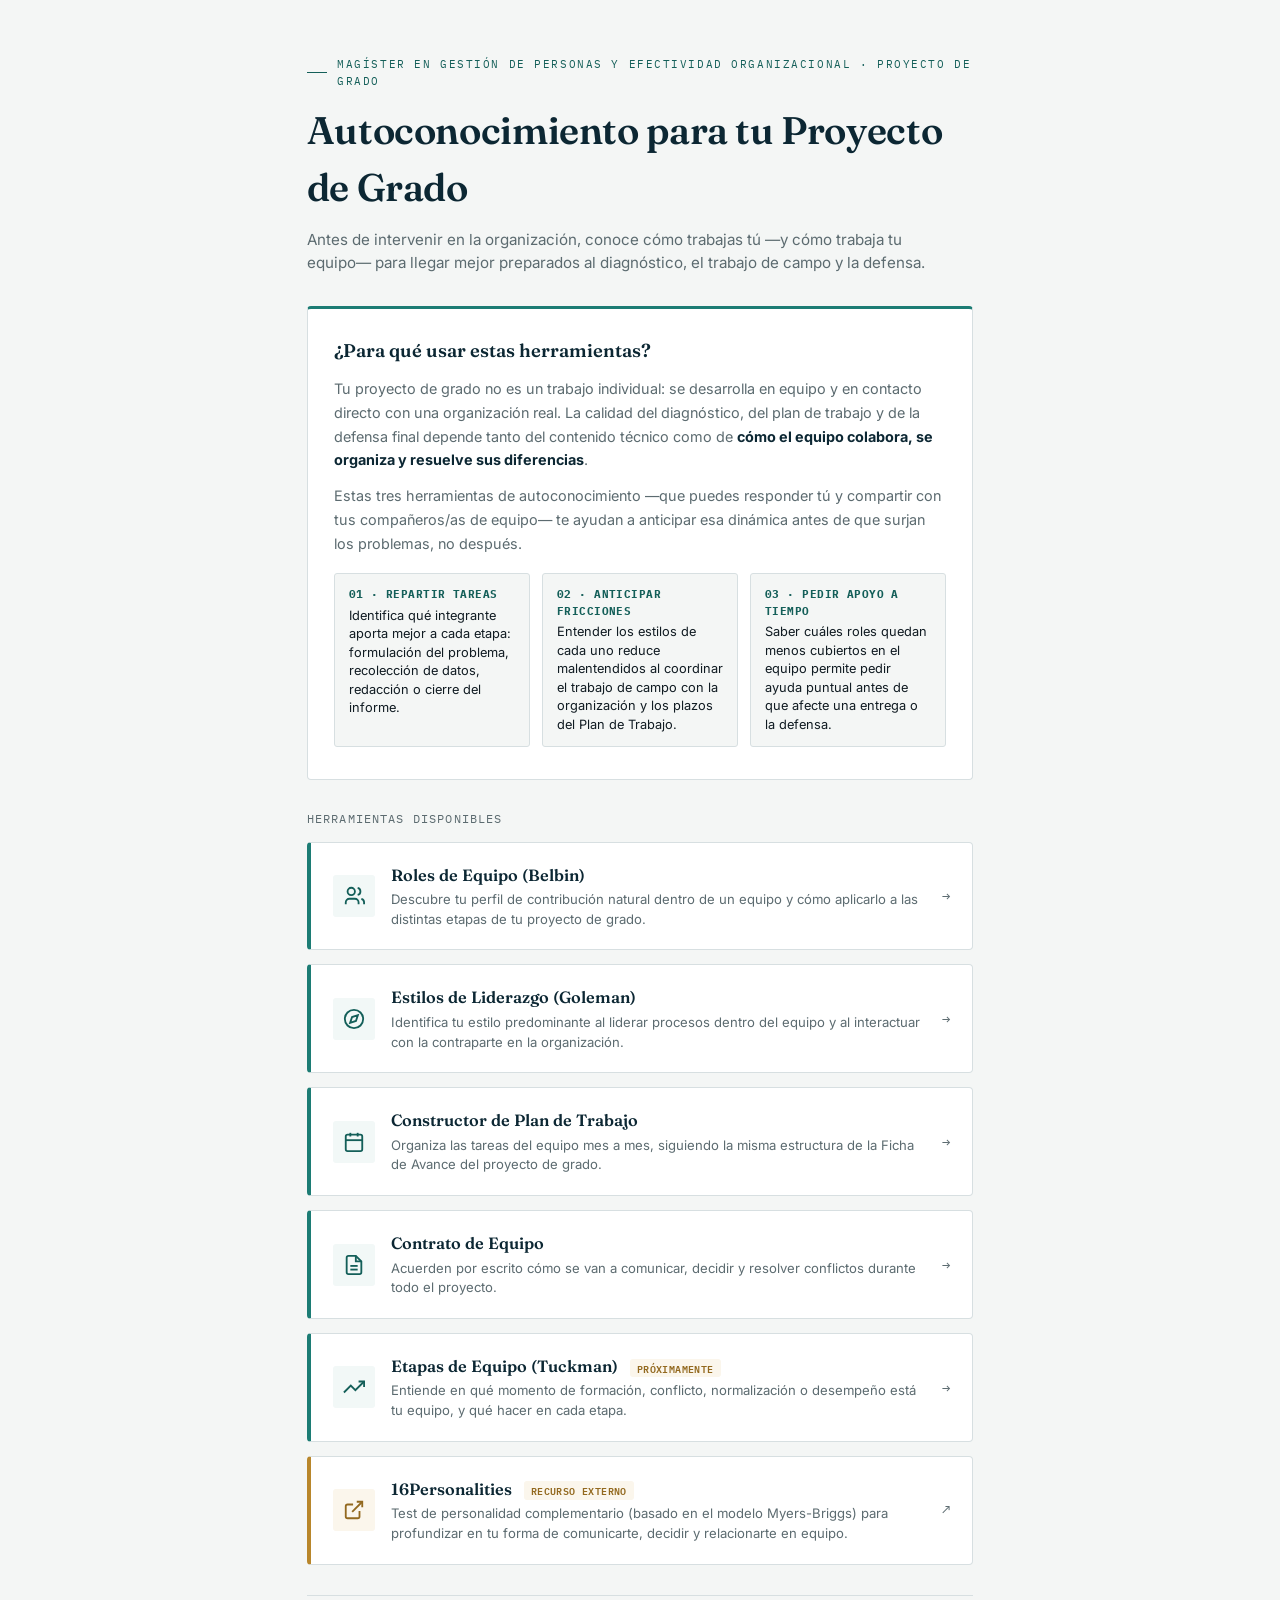
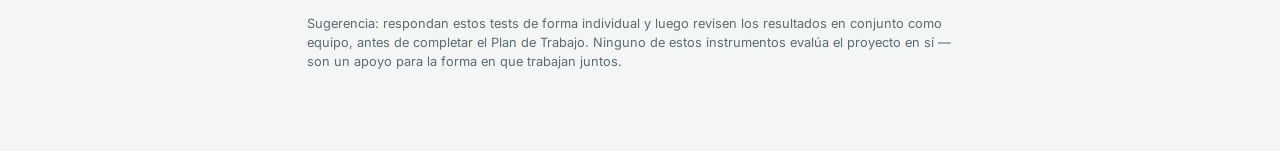
==== index.html @ 14ae22a9 "Add files via upload" ====
<!DOCTYPE html>
<html lang="es">
<head>
<meta charset="UTF-8">
<meta name="viewport" content="width=device-width, initial-scale=1.0">
<title>Autoconocimiento para tu Proyecto de Grado</title>
<link rel="preconnect" href="https://fonts.googleapis.com">
<link rel="preconnect" href="https://fonts.gstatic.com" crossorigin>
<link href="https://fonts.googleapis.com/css2?family=Fraunces:ital,opsz,wght@0,9..144,500;0,9..144,600;1,9..144,500&family=Inter:wght@400;500;600&family=IBM+Plex+Mono:wght@400;500&display=swap" rel="stylesheet">
<style>
  :root {
    --ink: #101b22;
    --navy: #123a4d;
    --navy-deep: #0c2733;
    --paper: #f4f6f5;
    --paper-raised: #ffffff;
    --teal: #1c7c74;
    --teal-deep: #145f59;
    --gold: #b8862b;
    --gold-deep: #93691f;
    --line: #d7dfe1;
    --muted: #5c6b70;
  }
  * { box-sizing: border-box; margin: 0; padding: 0; }
  body { font-family: 'Inter', sans-serif; background: var(--paper); color: var(--ink); min-height: 100vh; line-height: 1.5; }

  .page-head { max-width: 820px; margin: 0 auto; padding: 56px 6vw 8px; }
  .eyebrow {
    font-family: 'IBM Plex Mono', monospace;
    font-size: 0.7rem; letter-spacing: 0.14em; text-transform: uppercase;
    color: var(--teal-deep); margin-bottom: 12px;
    display: flex; align-items: center; gap: 10px;
  }
  .eyebrow::before { content: ''; width: 22px; height: 1px; background: var(--teal-deep); display: inline-block; }
  .page-head h1 {
    font-family: 'Fraunces', serif; font-weight: 600;
    font-size: clamp(1.8rem, 3.8vw, 2.4rem); color: var(--navy-deep); letter-spacing: -0.01em;
  }
  .page-head .lede { margin-top: 12px; font-size: 0.95rem; color: var(--muted); max-width: 62ch; }

  .container { max-width: 820px; margin: 0 auto; padding: 24px 6vw 80px; }

  .intro-card { background: var(--paper-raised); border: 1px solid var(--line); border-top: 3px solid var(--teal); border-radius: 4px; padding: 28px 26px; margin-bottom: 28px; }
  .intro-card h2 { font-family: 'Fraunces', serif; font-weight: 600; color: var(--navy-deep); margin-bottom: 12px; font-size: 1.15rem; }
  .intro-card p { font-size: 0.9rem; line-height: 1.65; color: var(--muted); margin-bottom: 12px; }
  .intro-card p:last-child { margin-bottom: 0; }
  .intro-card strong { color: var(--navy-deep); }

  .why-grid { display: grid; grid-template-columns: repeat(3, 1fr); gap: 12px; margin: 18px 0 4px; }
  .why-chip { background: var(--paper); border: 1px solid var(--line); border-radius: 3px; padding: 12px 14px; }
  .why-chip .why-num { font-family: 'IBM Plex Mono', monospace; font-size: 0.68rem; color: var(--teal-deep); font-weight: 700; letter-spacing: 0.04em; margin-bottom: 4px; }
  .why-chip .why-text { font-size: 0.8rem; color: var(--ink); line-height: 1.45; }
  @media (max-width: 640px) { .why-grid { grid-template-columns: 1fr; } }

  .section-label { font-family: 'IBM Plex Mono', monospace; font-size: 0.72rem; letter-spacing: 0.1em; text-transform: uppercase; color: var(--muted); margin: 30px 0 14px; }

  .tools-grid { display: grid; grid-template-columns: 1fr; gap: 14px; }
  .tool-card {
    display: flex; align-items: center; gap: 16px;
    background: var(--paper-raised); border: 1px solid var(--line); border-left: 4px solid var(--teal);
    border-radius: 4px; padding: 20px 22px; text-decoration: none; color: inherit;
    transition: transform 0.15s ease, box-shadow 0.15s ease;
  }
  .tool-card:hover { transform: translateY(-2px); box-shadow: 0 8px 20px rgba(0,0,0,0.08); }
  .tool-card.external { border-left-color: var(--gold); }
  .tool-icon {
    flex-shrink: 0; width: 42px; height: 42px; border-radius: 3px;
    background: #f2f8f7; display: flex; align-items: center; justify-content: center;
    color: var(--teal-deep);
  }
  .tool-card.external .tool-icon { background: #fbf6ec; color: var(--gold-deep); }
  .tool-icon svg { width: 22px; height: 22px; }
  .tool-body { flex: 1; }
  .tool-name { font-family: 'Fraunces', serif; font-weight: 600; font-size: 1.02rem; color: var(--navy-deep); margin-bottom: 3px; }
  .tool-desc { font-size: 0.82rem; color: var(--muted); }
  .tool-arrow { font-family: 'IBM Plex Mono', monospace; color: var(--muted); font-size: 0.9rem; flex-shrink: 0; }
  .tool-tag { display: inline-block; font-family: 'IBM Plex Mono', monospace; font-size: 0.62rem; font-weight: 600; letter-spacing: 0.04em; text-transform: uppercase; color: var(--gold-deep); background: #fbf6ec; padding: 2px 7px; border-radius: 3px; margin-left: 8px; vertical-align: middle; }

  .footnote { margin-top: 30px; font-size: 0.8rem; color: var(--muted); border-top: 1px solid var(--line); padding-top: 18px; }
</style>
<link rel="stylesheet" href="assets/sidebar.css">
</head>
<body>
<div id="sidebar-placeholder"></div>

<div class="page-head">
  <div class="eyebrow">MAGÍSTER EN GESTIÓN DE PERSONAS Y EFECTIVIDAD ORGANIZACIONAL · PROYECTO DE GRADO</div>
  <h1>Autoconocimiento para tu Proyecto de Grado</h1>
  <p class="lede">Antes de intervenir en la organización, conoce cómo trabajas tú —y cómo trabaja tu equipo— para llegar mejor preparados al diagnóstico, el trabajo de campo y la defensa.</p>
</div>

<div class="container">

  <div class="intro-card">
    <h2>¿Para qué usar estas herramientas?</h2>
    <p>Tu proyecto de grado no es un trabajo individual: se desarrolla en equipo y en contacto directo con una organización real. La calidad del diagnóstico, del plan de trabajo y de la defensa final depende tanto del contenido técnico como de <strong>cómo el equipo colabora, se organiza y resuelve sus diferencias</strong>.</p>
    <p>Estas tres herramientas de autoconocimiento —que puedes responder tú y compartir con tus compañeros/as de equipo— te ayudan a anticipar esa dinámica antes de que surjan los problemas, no después.</p>
    <div class="why-grid">
      <div class="why-chip">
        <div class="why-num">01 · REPARTIR TAREAS</div>
        <div class="why-text">Identifica qué integrante aporta mejor a cada etapa: formulación del problema, recolección de datos, redacción o cierre del informe.</div>
      </div>
      <div class="why-chip">
        <div class="why-num">02 · ANTICIPAR FRICCIONES</div>
        <div class="why-text">Entender los estilos de cada uno reduce malentendidos al coordinar el trabajo de campo con la organización y los plazos del Plan de Trabajo.</div>
      </div>
      <div class="why-chip">
        <div class="why-num">03 · PEDIR APOYO A TIEMPO</div>
        <div class="why-text">Saber cuáles roles quedan menos cubiertos en el equipo permite pedir ayuda puntual antes de que afecte una entrega o la defensa.</div>
      </div>
    </div>
  </div>

  <div class="section-label">Herramientas disponibles</div>
  <div class="tools-grid">

    <a class="tool-card" href="belbin_test.html">
      <div class="tool-icon">
        <svg viewBox="0 0 24 24" fill="none" stroke="currentColor" stroke-width="2"><path d="M17 21v-2a4 4 0 0 0-4-4H7a4 4 0 0 0-4 4v2"/><circle cx="9" cy="7" r="4"/><path d="M23 21v-2a4 4 0 0 0-3-3.87"/><path d="M16 3.13a4 4 0 0 1 0 7.75"/></svg>
      </div>
      <div class="tool-body">
        <div class="tool-name">Roles de Equipo (Belbin)</div>
        <div class="tool-desc">Descubre tu perfil de contribución natural dentro de un equipo y cómo aplicarlo a las distintas etapas de tu proyecto de grado.</div>
      </div>
      <div class="tool-arrow">→</div>
    </a>

    <a class="tool-card" href="liderazgo_test.html">
      <div class="tool-icon">
        <svg viewBox="0 0 24 24" fill="none" stroke="currentColor" stroke-width="2"><circle cx="12" cy="12" r="10"/><polygon points="16.24 7.76 14.12 14.12 7.76 16.24 9.88 9.88 16.24 7.76"/></svg>
      </div>
      <div class="tool-body">
        <div class="tool-name">Estilos de Liderazgo (Goleman)</div>
        <div class="tool-desc">Identifica tu estilo predominante al liderar procesos dentro del equipo y al interactuar con la contraparte en la organización.</div>
      </div>
      <div class="tool-arrow">→</div>
    </a>

    <a class="tool-card" href="plan_trabajo.html">
      <div class="tool-icon">
        <svg viewBox="0 0 24 24" fill="none" stroke="currentColor" stroke-width="2"><rect x="3" y="4" width="18" height="18" rx="2"/><line x1="16" y1="2" x2="16" y2="6"/><line x1="8" y1="2" x2="8" y2="6"/><line x1="3" y1="10" x2="21" y2="10"/></svg>
      </div>
      <div class="tool-body">
        <div class="tool-name">Constructor de Plan de Trabajo</div>
        <div class="tool-desc">Organiza las tareas del equipo mes a mes, siguiendo la misma estructura de la Ficha de Avance del proyecto de grado.</div>
      </div>
      <div class="tool-arrow">→</div>
    </a>

    <a class="tool-card" href="contrato_equipo.html">
      <div class="tool-icon">
        <svg viewBox="0 0 24 24" fill="none" stroke="currentColor" stroke-width="2"><path d="M14 2H6a2 2 0 0 0-2 2v16a2 2 0 0 0 2 2h12a2 2 0 0 0 2-2V8z"/><polyline points="14 2 14 8 20 8"/><line x1="16" y1="13" x2="8" y2="13"/><line x1="16" y1="17" x2="8" y2="17"/></svg>
      </div>
      <div class="tool-body">
        <div class="tool-name">Contrato de Equipo</div>
        <div class="tool-desc">Acuerden por escrito cómo se van a comunicar, decidir y resolver conflictos durante todo el proyecto.</div>
      </div>
      <div class="tool-arrow">→</div>
    </a>

    <a class="tool-card" href="tuckman.html">
      <div class="tool-icon">
        <svg viewBox="0 0 24 24" fill="none" stroke="currentColor" stroke-width="2"><polyline points="23 6 13.5 15.5 8.5 10.5 1 18"/><polyline points="17 6 23 6 23 12"/></svg>
      </div>
      <div class="tool-body">
        <div class="tool-name">Etapas de Equipo (Tuckman) <span class="tool-tag">Próximamente</span></div>
        <div class="tool-desc">Entiende en qué momento de formación, conflicto, normalización o desempeño está tu equipo, y qué hacer en cada etapa.</div>
      </div>
      <div class="tool-arrow">→</div>
    </a>

    <a class="tool-card external" href="https://www.16personalities.com/es" target="_blank" rel="noopener noreferrer">
      <div class="tool-icon">
        <svg viewBox="0 0 24 24" fill="none" stroke="currentColor" stroke-width="2"><path d="M18 13v6a2 2 0 0 1-2 2H5a2 2 0 0 1-2-2V8a2 2 0 0 1 2-2h6"/><polyline points="15 3 21 3 21 9"/><line x1="10" y1="14" x2="21" y2="3"/></svg>
      </div>
      <div class="tool-body">
        <div class="tool-name">16Personalities <span class="tool-tag">Recurso externo</span></div>
        <div class="tool-desc">Test de personalidad complementario (basado en el modelo Myers-Briggs) para profundizar en tu forma de comunicarte, decidir y relacionarte en equipo.</div>
      </div>
      <div class="tool-arrow">↗</div>
    </a>

  </div>

  <p class="footnote">Sugerencia: respondan estos tests de forma individual y luego revisen los resultados en conjunto como equipo, antes de completar el Plan de Trabajo. Ninguno de estos instrumentos evalúa el proyecto en sí — son un apoyo para la forma en que trabajan juntos.</p>

</div>
<script src="assets/sidebar.js"></script>
</body>
</html>
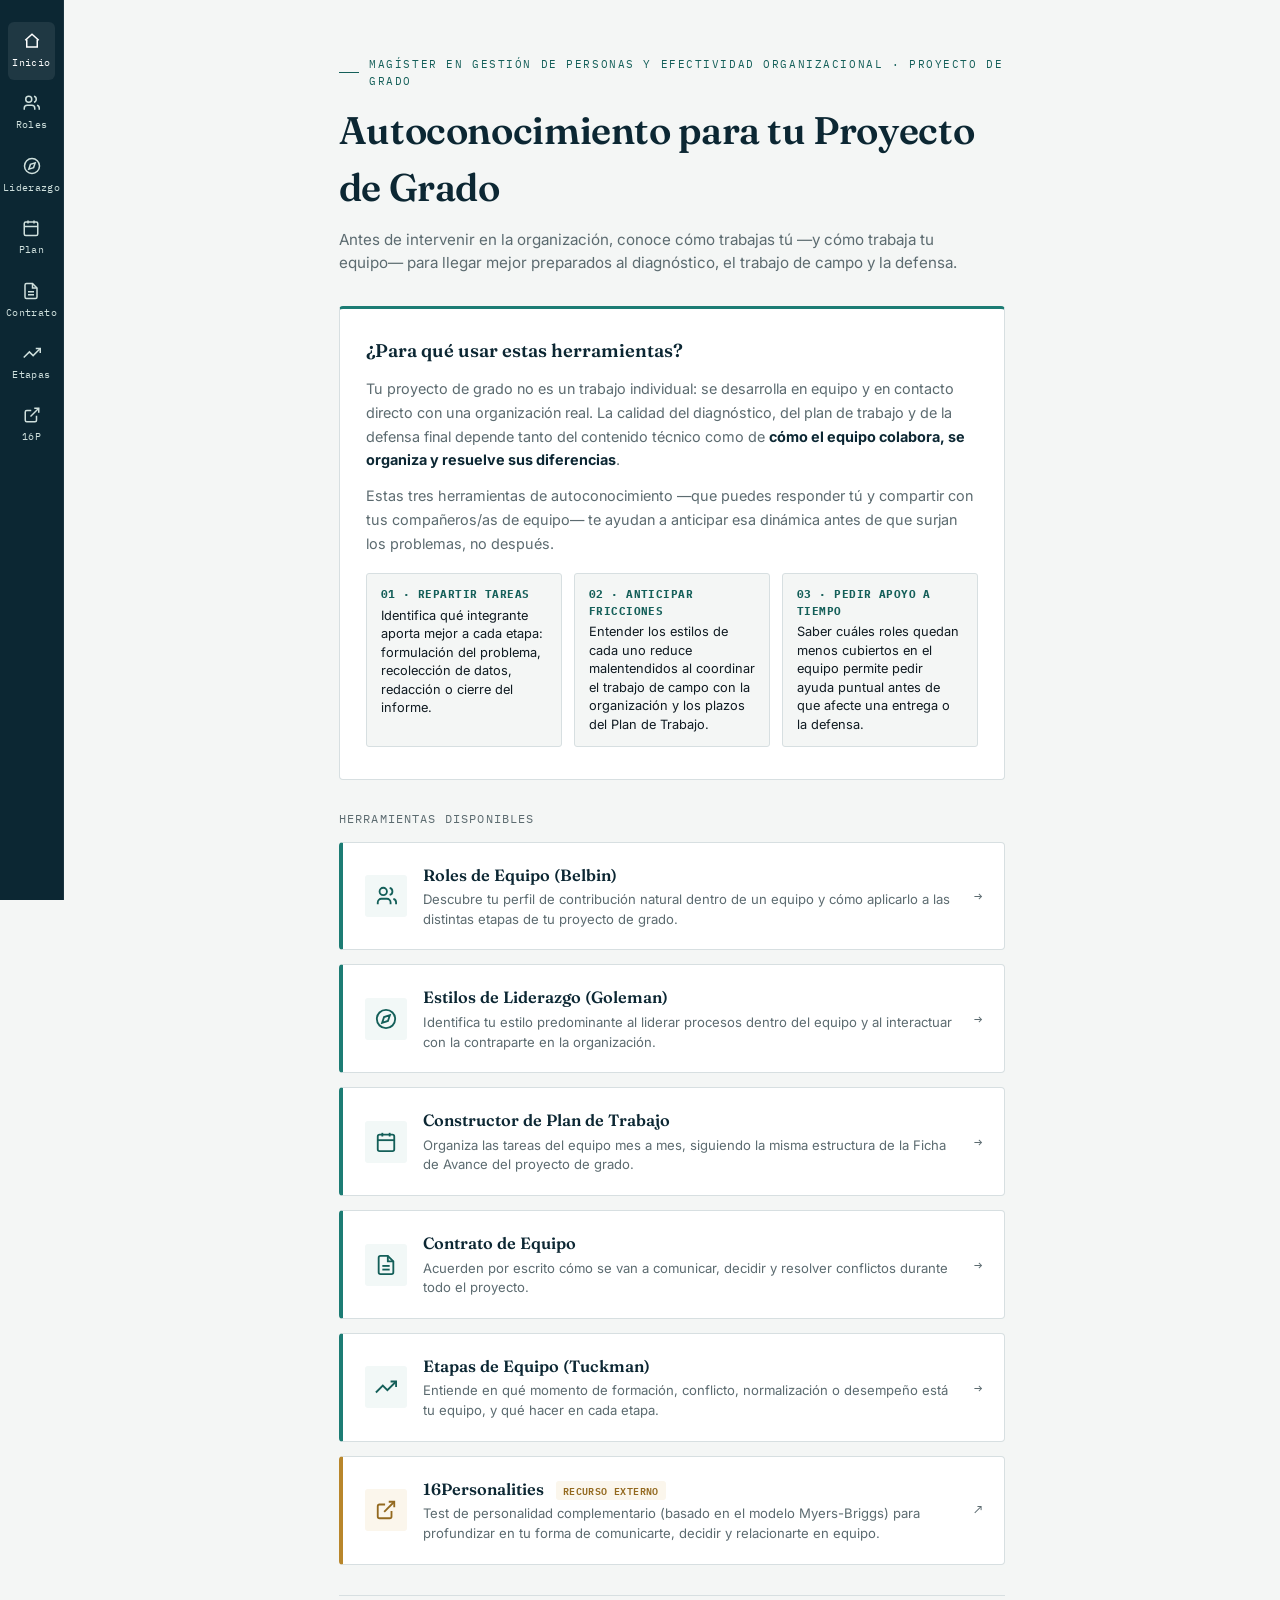
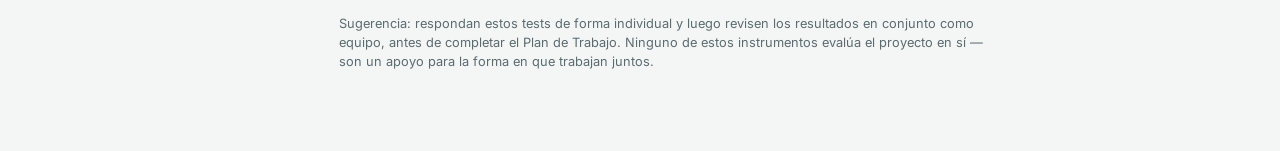
==== commit 4ac078d0: "Add files via upload" ====
--- a/index.html
+++ b/index.html
@@ -78,7 +78,7 @@
 
   .footnote { margin-top: 30px; font-size: 0.8rem; color: var(--muted); border-top: 1px solid var(--line); padding-top: 18px; }
 </style>
-<link rel="stylesheet" href="assets/sidebar.css">
+<link rel="stylesheet" href="sidebar.css">
 </head>
 <body>
 <div id="sidebar-placeholder"></div>
@@ -163,7 +163,7 @@
         <svg viewBox="0 0 24 24" fill="none" stroke="currentColor" stroke-width="2"><polyline points="23 6 13.5 15.5 8.5 10.5 1 18"/><polyline points="17 6 23 6 23 12"/></svg>
       </div>
       <div class="tool-body">
-        <div class="tool-name">Etapas de Equipo (Tuckman) <span class="tool-tag">Próximamente</span></div>
+        <div class="tool-name">Etapas de Equipo (Tuckman)</div>
         <div class="tool-desc">Entiende en qué momento de formación, conflicto, normalización o desempeño está tu equipo, y qué hacer en cada etapa.</div>
       </div>
       <div class="tool-arrow">→</div>
@@ -185,6 +185,6 @@
   <p class="footnote">Sugerencia: respondan estos tests de forma individual y luego revisen los resultados en conjunto como equipo, antes de completar el Plan de Trabajo. Ninguno de estos instrumentos evalúa el proyecto en sí — son un apoyo para la forma en que trabajan juntos.</p>
 
 </div>
-<script src="assets/sidebar.js"></script>
+<script src="sidebar.js"></script>
 </body>
 </html>
--- a/sidebar.css
+++ b/sidebar.css
@@ -0,0 +1,55 @@
+/* Barra lateral compartida — usada por todas las páginas del sitio */
+
+body {
+  padding-left: 64px;
+}
+
+.site-sidebar {
+  position: fixed;
+  top: 0;
+  left: 0;
+  bottom: 0;
+  width: 64px;
+  background: var(--navy-deep);
+  display: flex;
+  flex-direction: column;
+  align-items: center;
+  padding-top: 22px;
+  gap: 4px;
+  z-index: 100;
+  border-right: 1px solid rgba(255,255,255,0.06);
+  overflow-y: auto;
+}
+
+.site-sidebar a {
+  display: flex;
+  flex-direction: column;
+  align-items: center;
+  gap: 6px;
+  text-decoration: none;
+  color: #cfe0dd;
+  padding: 10px 4px;
+  border-radius: 6px;
+  font-family: 'IBM Plex Mono', monospace;
+  font-size: 0.6rem;
+  letter-spacing: 0.04em;
+  text-align: center;
+  transition: background 0.15s ease, color 0.15s ease;
+}
+
+.site-sidebar a:hover,
+.site-sidebar a.active {
+  background: rgba(255,255,255,0.08);
+  color: #fff;
+}
+
+.site-sidebar svg {
+  width: 18px;
+  height: 18px;
+}
+
+@media (max-width: 600px) {
+  body { padding-left: 48px; }
+  .site-sidebar { width: 48px; }
+  .site-sidebar a span { display: none; }
+}
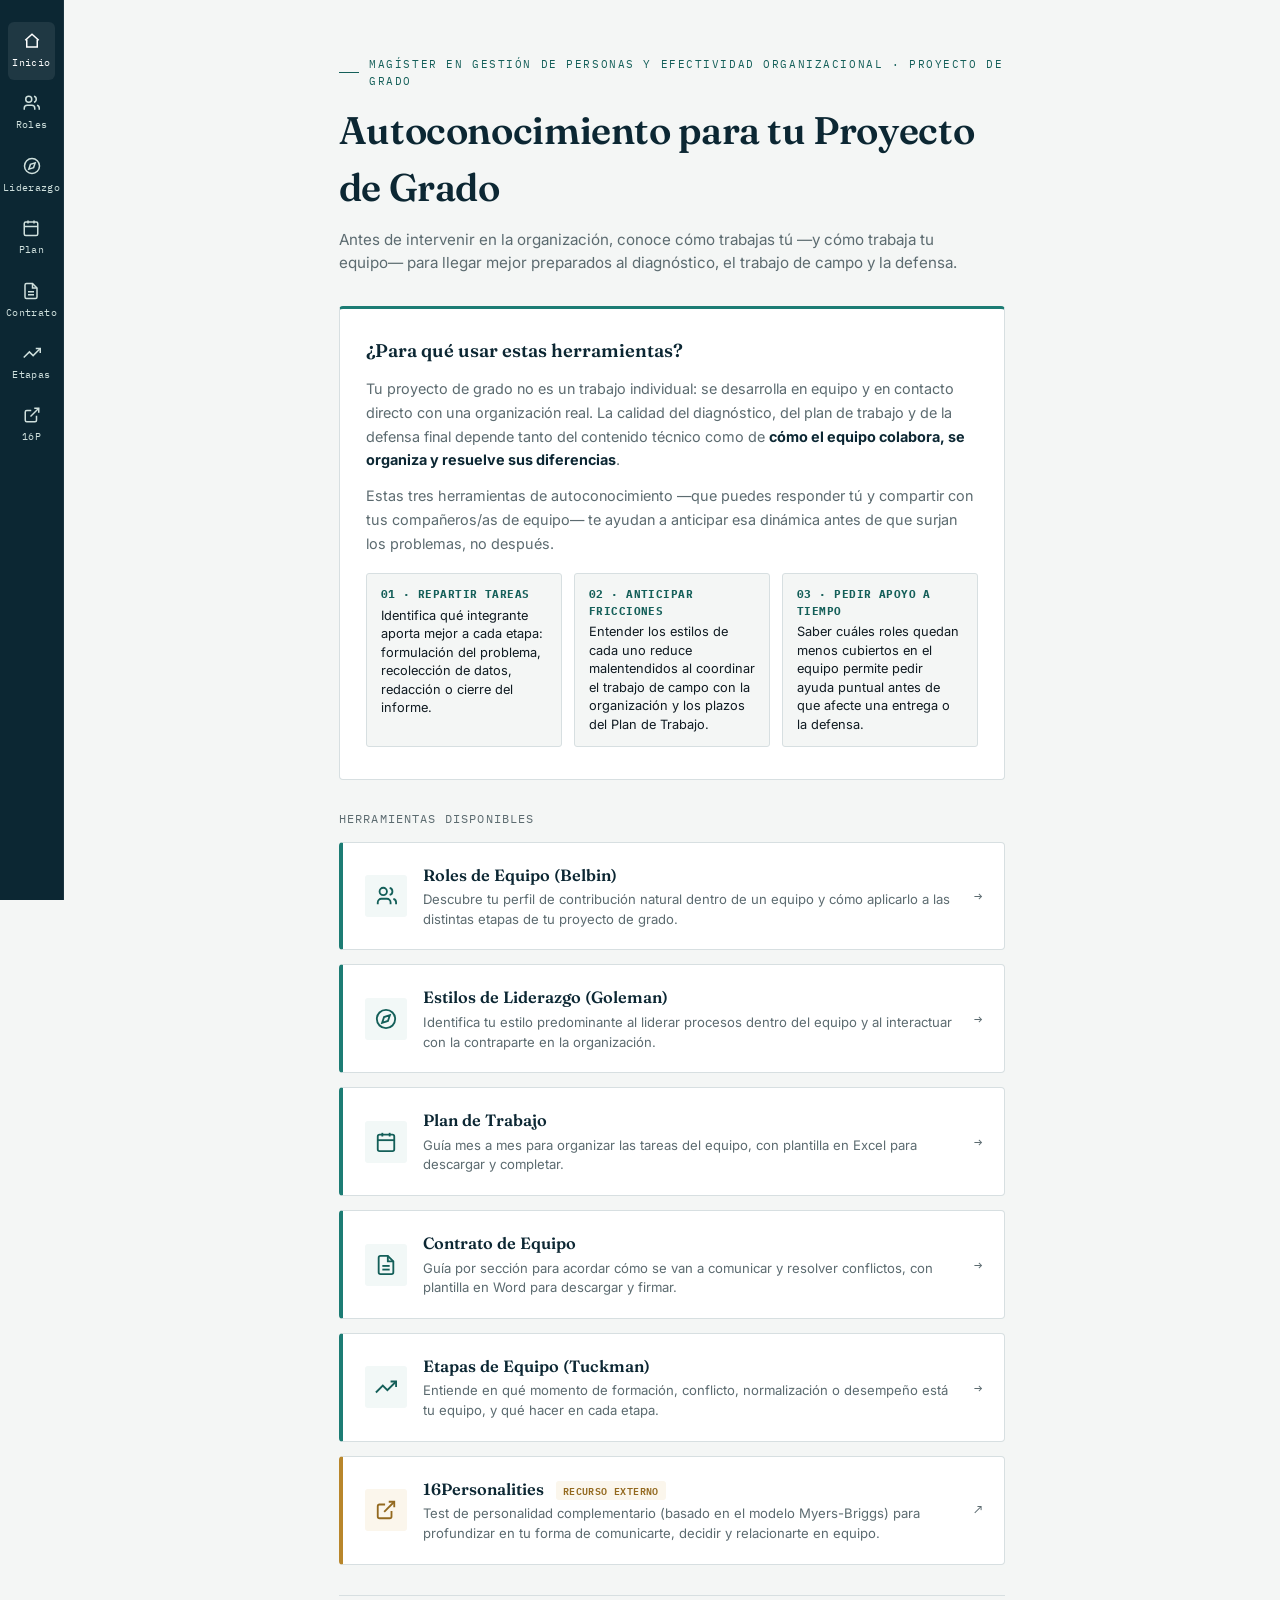
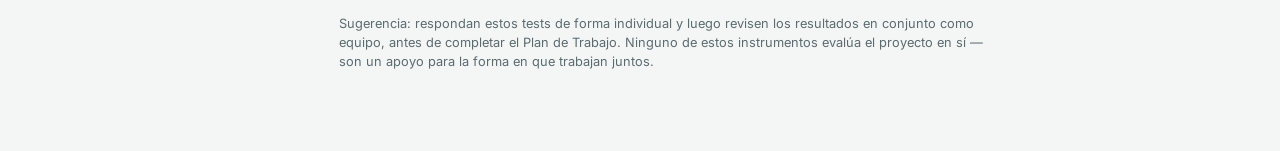
==== commit c6cc6614: "Add files via upload" ====
--- a/index.html
+++ b/index.html
@@ -141,8 +141,8 @@
         <svg viewBox="0 0 24 24" fill="none" stroke="currentColor" stroke-width="2"><rect x="3" y="4" width="18" height="18" rx="2"/><line x1="16" y1="2" x2="16" y2="6"/><line x1="8" y1="2" x2="8" y2="6"/><line x1="3" y1="10" x2="21" y2="10"/></svg>
       </div>
       <div class="tool-body">
-        <div class="tool-name">Constructor de Plan de Trabajo</div>
-        <div class="tool-desc">Organiza las tareas del equipo mes a mes, siguiendo la misma estructura de la Ficha de Avance del proyecto de grado.</div>
+        <div class="tool-name">Plan de Trabajo</div>
+        <div class="tool-desc">Guía mes a mes para organizar las tareas del equipo, con plantilla en Excel para descargar y completar.</div>
       </div>
       <div class="tool-arrow">→</div>
     </a>
@@ -153,7 +153,7 @@
       </div>
       <div class="tool-body">
         <div class="tool-name">Contrato de Equipo</div>
-        <div class="tool-desc">Acuerden por escrito cómo se van a comunicar, decidir y resolver conflictos durante todo el proyecto.</div>
+        <div class="tool-desc">Guía por sección para acordar cómo se van a comunicar y resolver conflictos, con plantilla en Word para descargar y firmar.</div>
       </div>
       <div class="tool-arrow">→</div>
     </a>
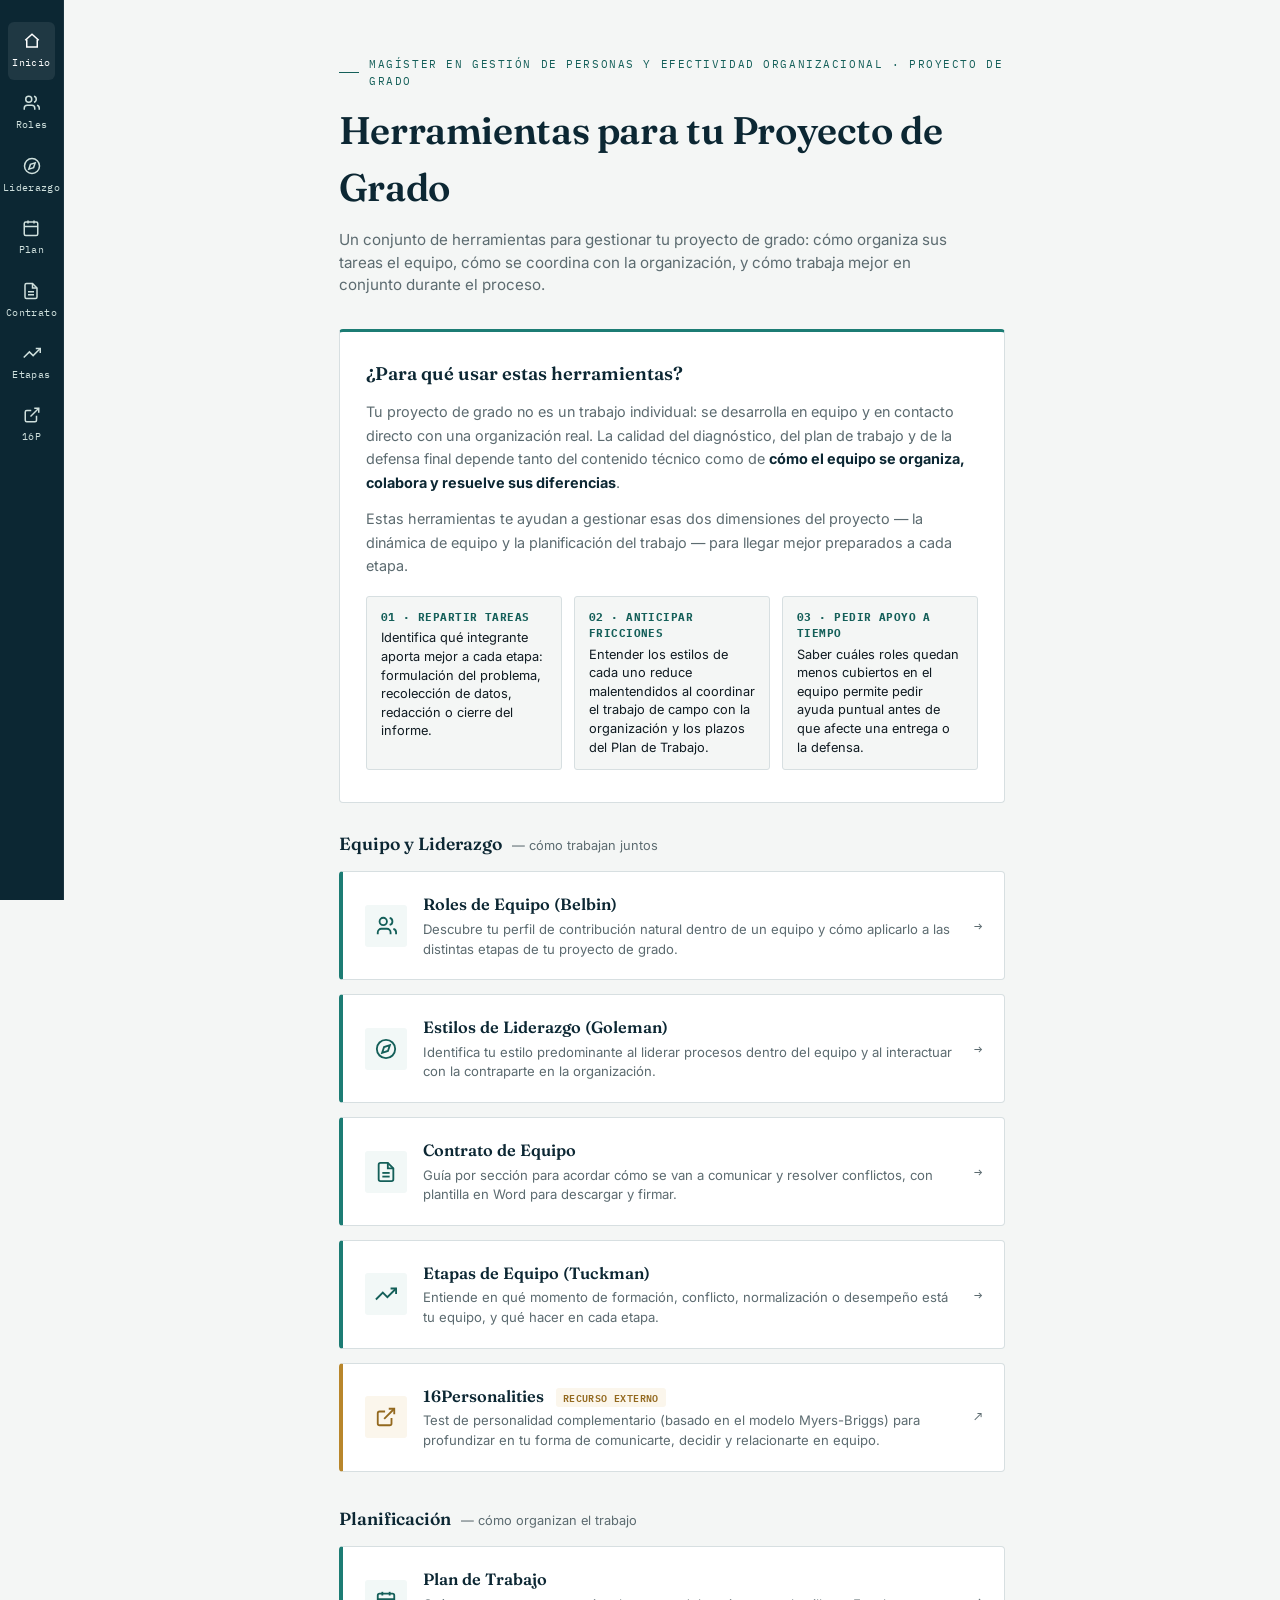
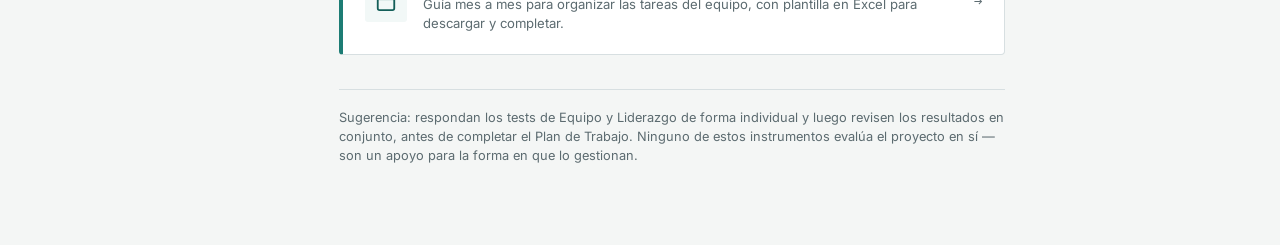
==== commit 84a3438d: "Add files via upload" ====
--- a/index.html
+++ b/index.html
@@ -3,7 +3,7 @@
 <head>
 <meta charset="UTF-8">
 <meta name="viewport" content="width=device-width, initial-scale=1.0">
-<title>Autoconocimiento para tu Proyecto de Grado</title>
+<title>Herramientas para tu Proyecto de Grado</title>
 <link rel="preconnect" href="https://fonts.googleapis.com">
 <link rel="preconnect" href="https://fonts.gstatic.com" crossorigin>
 <link href="https://fonts.googleapis.com/css2?family=Fraunces:ital,opsz,wght@0,9..144,500;0,9..144,600;1,9..144,500&family=Inter:wght@400;500;600&family=IBM+Plex+Mono:wght@400;500&display=swap" rel="stylesheet">
@@ -76,6 +76,11 @@
   .tool-arrow { font-family: 'IBM Plex Mono', monospace; color: var(--muted); font-size: 0.9rem; flex-shrink: 0; }
   .tool-tag { display: inline-block; font-family: 'IBM Plex Mono', monospace; font-size: 0.62rem; font-weight: 600; letter-spacing: 0.04em; text-transform: uppercase; color: var(--gold-deep); background: #fbf6ec; padding: 2px 7px; border-radius: 3px; margin-left: 8px; vertical-align: middle; }
 
+  .category-block { margin-bottom: 34px; }
+  .category-head { display:flex; align-items:baseline; gap: 10px; margin-bottom: 14px; }
+  .category-head h3 { font-family: 'Fraunces', serif; font-weight: 600; font-size: 1.1rem; color: var(--navy-deep); }
+  .category-head .category-desc { font-size: 0.8rem; color: var(--muted); }
+
   .footnote { margin-top: 30px; font-size: 0.8rem; color: var(--muted); border-top: 1px solid var(--line); padding-top: 18px; }
 </style>
 <link rel="stylesheet" href="sidebar.css">
@@ -85,16 +90,16 @@
 
 <div class="page-head">
   <div class="eyebrow">MAGÍSTER EN GESTIÓN DE PERSONAS Y EFECTIVIDAD ORGANIZACIONAL · PROYECTO DE GRADO</div>
-  <h1>Autoconocimiento para tu Proyecto de Grado</h1>
-  <p class="lede">Antes de intervenir en la organización, conoce cómo trabajas tú —y cómo trabaja tu equipo— para llegar mejor preparados al diagnóstico, el trabajo de campo y la defensa.</p>
+  <h1>Herramientas para tu Proyecto de Grado</h1>
+  <p class="lede">Un conjunto de herramientas para gestionar tu proyecto de grado: cómo organiza sus tareas el equipo, cómo se coordina con la organización, y cómo trabaja mejor en conjunto durante el proceso.</p>
 </div>
 
 <div class="container">
 
   <div class="intro-card">
     <h2>¿Para qué usar estas herramientas?</h2>
-    <p>Tu proyecto de grado no es un trabajo individual: se desarrolla en equipo y en contacto directo con una organización real. La calidad del diagnóstico, del plan de trabajo y de la defensa final depende tanto del contenido técnico como de <strong>cómo el equipo colabora, se organiza y resuelve sus diferencias</strong>.</p>
-    <p>Estas tres herramientas de autoconocimiento —que puedes responder tú y compartir con tus compañeros/as de equipo— te ayudan a anticipar esa dinámica antes de que surjan los problemas, no después.</p>
+    <p>Tu proyecto de grado no es un trabajo individual: se desarrolla en equipo y en contacto directo con una organización real. La calidad del diagnóstico, del plan de trabajo y de la defensa final depende tanto del contenido técnico como de <strong>cómo el equipo se organiza, colabora y resuelve sus diferencias</strong>.</p>
+    <p>Estas herramientas te ayudan a gestionar esas dos dimensiones del proyecto — la dinámica de equipo y la planificación del trabajo — para llegar mejor preparados a cada etapa.</p>
     <div class="why-grid">
       <div class="why-chip">
         <div class="why-num">01 · REPARTIR TAREAS</div>
@@ -111,78 +116,93 @@
     </div>
   </div>
 
-  <div class="section-label">Herramientas disponibles</div>
-  <div class="tools-grid">
-
-    <a class="tool-card" href="belbin_test.html">
-      <div class="tool-icon">
-        <svg viewBox="0 0 24 24" fill="none" stroke="currentColor" stroke-width="2"><path d="M17 21v-2a4 4 0 0 0-4-4H7a4 4 0 0 0-4 4v2"/><circle cx="9" cy="7" r="4"/><path d="M23 21v-2a4 4 0 0 0-3-3.87"/><path d="M16 3.13a4 4 0 0 1 0 7.75"/></svg>
-      </div>
-      <div class="tool-body">
-        <div class="tool-name">Roles de Equipo (Belbin)</div>
-        <div class="tool-desc">Descubre tu perfil de contribución natural dentro de un equipo y cómo aplicarlo a las distintas etapas de tu proyecto de grado.</div>
-      </div>
-      <div class="tool-arrow">→</div>
-    </a>
-
-    <a class="tool-card" href="liderazgo_test.html">
-      <div class="tool-icon">
-        <svg viewBox="0 0 24 24" fill="none" stroke="currentColor" stroke-width="2"><circle cx="12" cy="12" r="10"/><polygon points="16.24 7.76 14.12 14.12 7.76 16.24 9.88 9.88 16.24 7.76"/></svg>
-      </div>
-      <div class="tool-body">
-        <div class="tool-name">Estilos de Liderazgo (Goleman)</div>
-        <div class="tool-desc">Identifica tu estilo predominante al liderar procesos dentro del equipo y al interactuar con la contraparte en la organización.</div>
-      </div>
-      <div class="tool-arrow">→</div>
-    </a>
-
-    <a class="tool-card" href="plan_trabajo.html">
-      <div class="tool-icon">
-        <svg viewBox="0 0 24 24" fill="none" stroke="currentColor" stroke-width="2"><rect x="3" y="4" width="18" height="18" rx="2"/><line x1="16" y1="2" x2="16" y2="6"/><line x1="8" y1="2" x2="8" y2="6"/><line x1="3" y1="10" x2="21" y2="10"/></svg>
-      </div>
-      <div class="tool-body">
-        <div class="tool-name">Plan de Trabajo</div>
-        <div class="tool-desc">Guía mes a mes para organizar las tareas del equipo, con plantilla en Excel para descargar y completar.</div>
-      </div>
-      <div class="tool-arrow">→</div>
-    </a>
-
-    <a class="tool-card" href="contrato_equipo.html">
-      <div class="tool-icon">
-        <svg viewBox="0 0 24 24" fill="none" stroke="currentColor" stroke-width="2"><path d="M14 2H6a2 2 0 0 0-2 2v16a2 2 0 0 0 2 2h12a2 2 0 0 0 2-2V8z"/><polyline points="14 2 14 8 20 8"/><line x1="16" y1="13" x2="8" y2="13"/><line x1="16" y1="17" x2="8" y2="17"/></svg>
-      </div>
-      <div class="tool-body">
-        <div class="tool-name">Contrato de Equipo</div>
-        <div class="tool-desc">Guía por sección para acordar cómo se van a comunicar y resolver conflictos, con plantilla en Word para descargar y firmar.</div>
-      </div>
-      <div class="tool-arrow">→</div>
-    </a>
-
-    <a class="tool-card" href="tuckman.html">
-      <div class="tool-icon">
-        <svg viewBox="0 0 24 24" fill="none" stroke="currentColor" stroke-width="2"><polyline points="23 6 13.5 15.5 8.5 10.5 1 18"/><polyline points="17 6 23 6 23 12"/></svg>
-      </div>
-      <div class="tool-body">
-        <div class="tool-name">Etapas de Equipo (Tuckman)</div>
-        <div class="tool-desc">Entiende en qué momento de formación, conflicto, normalización o desempeño está tu equipo, y qué hacer en cada etapa.</div>
-      </div>
-      <div class="tool-arrow">→</div>
-    </a>
-
-    <a class="tool-card external" href="https://www.16personalities.com/es" target="_blank" rel="noopener noreferrer">
-      <div class="tool-icon">
-        <svg viewBox="0 0 24 24" fill="none" stroke="currentColor" stroke-width="2"><path d="M18 13v6a2 2 0 0 1-2 2H5a2 2 0 0 1-2-2V8a2 2 0 0 1 2-2h6"/><polyline points="15 3 21 3 21 9"/><line x1="10" y1="14" x2="21" y2="3"/></svg>
-      </div>
-      <div class="tool-body">
-        <div class="tool-name">16Personalities <span class="tool-tag">Recurso externo</span></div>
-        <div class="tool-desc">Test de personalidad complementario (basado en el modelo Myers-Briggs) para profundizar en tu forma de comunicarte, decidir y relacionarte en equipo.</div>
-      </div>
-      <div class="tool-arrow">↗</div>
-    </a>
-
+  <div class="category-block">
+    <div class="category-head">
+      <h3>Equipo y Liderazgo</h3>
+      <span class="category-desc">— cómo trabajan juntos</span>
+    </div>
+    <div class="tools-grid">
+
+      <a class="tool-card" href="belbin_test.html">
+        <div class="tool-icon">
+          <svg viewBox="0 0 24 24" fill="none" stroke="currentColor" stroke-width="2"><path d="M17 21v-2a4 4 0 0 0-4-4H7a4 4 0 0 0-4 4v2"/><circle cx="9" cy="7" r="4"/><path d="M23 21v-2a4 4 0 0 0-3-3.87"/><path d="M16 3.13a4 4 0 0 1 0 7.75"/></svg>
+        </div>
+        <div class="tool-body">
+          <div class="tool-name">Roles de Equipo (Belbin)</div>
+          <div class="tool-desc">Descubre tu perfil de contribución natural dentro de un equipo y cómo aplicarlo a las distintas etapas de tu proyecto de grado.</div>
+        </div>
+        <div class="tool-arrow">→</div>
+      </a>
+
+      <a class="tool-card" href="liderazgo_test.html">
+        <div class="tool-icon">
+          <svg viewBox="0 0 24 24" fill="none" stroke="currentColor" stroke-width="2"><circle cx="12" cy="12" r="10"/><polygon points="16.24 7.76 14.12 14.12 7.76 16.24 9.88 9.88 16.24 7.76"/></svg>
+        </div>
+        <div class="tool-body">
+          <div class="tool-name">Estilos de Liderazgo (Goleman)</div>
+          <div class="tool-desc">Identifica tu estilo predominante al liderar procesos dentro del equipo y al interactuar con la contraparte en la organización.</div>
+        </div>
+        <div class="tool-arrow">→</div>
+      </a>
+
+      <a class="tool-card" href="contrato_equipo.html">
+        <div class="tool-icon">
+          <svg viewBox="0 0 24 24" fill="none" stroke="currentColor" stroke-width="2"><path d="M14 2H6a2 2 0 0 0-2 2v16a2 2 0 0 0 2 2h12a2 2 0 0 0 2-2V8z"/><polyline points="14 2 14 8 20 8"/><line x1="16" y1="13" x2="8" y2="13"/><line x1="16" y1="17" x2="8" y2="17"/></svg>
+        </div>
+        <div class="tool-body">
+          <div class="tool-name">Contrato de Equipo</div>
+          <div class="tool-desc">Guía por sección para acordar cómo se van a comunicar y resolver conflictos, con plantilla en Word para descargar y firmar.</div>
+        </div>
+        <div class="tool-arrow">→</div>
+      </a>
+
+      <a class="tool-card" href="tuckman.html">
+        <div class="tool-icon">
+          <svg viewBox="0 0 24 24" fill="none" stroke="currentColor" stroke-width="2"><polyline points="23 6 13.5 15.5 8.5 10.5 1 18"/><polyline points="17 6 23 6 23 12"/></svg>
+        </div>
+        <div class="tool-body">
+          <div class="tool-name">Etapas de Equipo (Tuckman)</div>
+          <div class="tool-desc">Entiende en qué momento de formación, conflicto, normalización o desempeño está tu equipo, y qué hacer en cada etapa.</div>
+        </div>
+        <div class="tool-arrow">→</div>
+      </a>
+
+      <a class="tool-card external" href="https://www.16personalities.com/es" target="_blank" rel="noopener noreferrer">
+        <div class="tool-icon">
+          <svg viewBox="0 0 24 24" fill="none" stroke="currentColor" stroke-width="2"><path d="M18 13v6a2 2 0 0 1-2 2H5a2 2 0 0 1-2-2V8a2 2 0 0 1 2-2h6"/><polyline points="15 3 21 3 21 9"/><line x1="10" y1="14" x2="21" y2="3"/></svg>
+        </div>
+        <div class="tool-body">
+          <div class="tool-name">16Personalities <span class="tool-tag">Recurso externo</span></div>
+          <div class="tool-desc">Test de personalidad complementario (basado en el modelo Myers-Briggs) para profundizar en tu forma de comunicarte, decidir y relacionarte en equipo.</div>
+        </div>
+        <div class="tool-arrow">↗</div>
+      </a>
+
+    </div>
   </div>
 
-  <p class="footnote">Sugerencia: respondan estos tests de forma individual y luego revisen los resultados en conjunto como equipo, antes de completar el Plan de Trabajo. Ninguno de estos instrumentos evalúa el proyecto en sí — son un apoyo para la forma en que trabajan juntos.</p>
+  <div class="category-block">
+    <div class="category-head">
+      <h3>Planificación</h3>
+      <span class="category-desc">— cómo organizan el trabajo</span>
+    </div>
+    <div class="tools-grid">
+
+      <a class="tool-card" href="plan_trabajo.html">
+        <div class="tool-icon">
+          <svg viewBox="0 0 24 24" fill="none" stroke="currentColor" stroke-width="2"><rect x="3" y="4" width="18" height="18" rx="2"/><line x1="16" y1="2" x2="16" y2="6"/><line x1="8" y1="2" x2="8" y2="6"/><line x1="3" y1="10" x2="21" y2="10"/></svg>
+        </div>
+        <div class="tool-body">
+          <div class="tool-name">Plan de Trabajo</div>
+          <div class="tool-desc">Guía mes a mes para organizar las tareas del equipo, con plantilla en Excel para descargar y completar.</div>
+        </div>
+        <div class="tool-arrow">→</div>
+      </a>
+
+    </div>
+  </div>
+
+  <p class="footnote">Sugerencia: respondan los tests de Equipo y Liderazgo de forma individual y luego revisen los resultados en conjunto, antes de completar el Plan de Trabajo. Ninguno de estos instrumentos evalúa el proyecto en sí — son un apoyo para la forma en que lo gestionan.</p>
 
 </div>
 <script src="sidebar.js"></script>
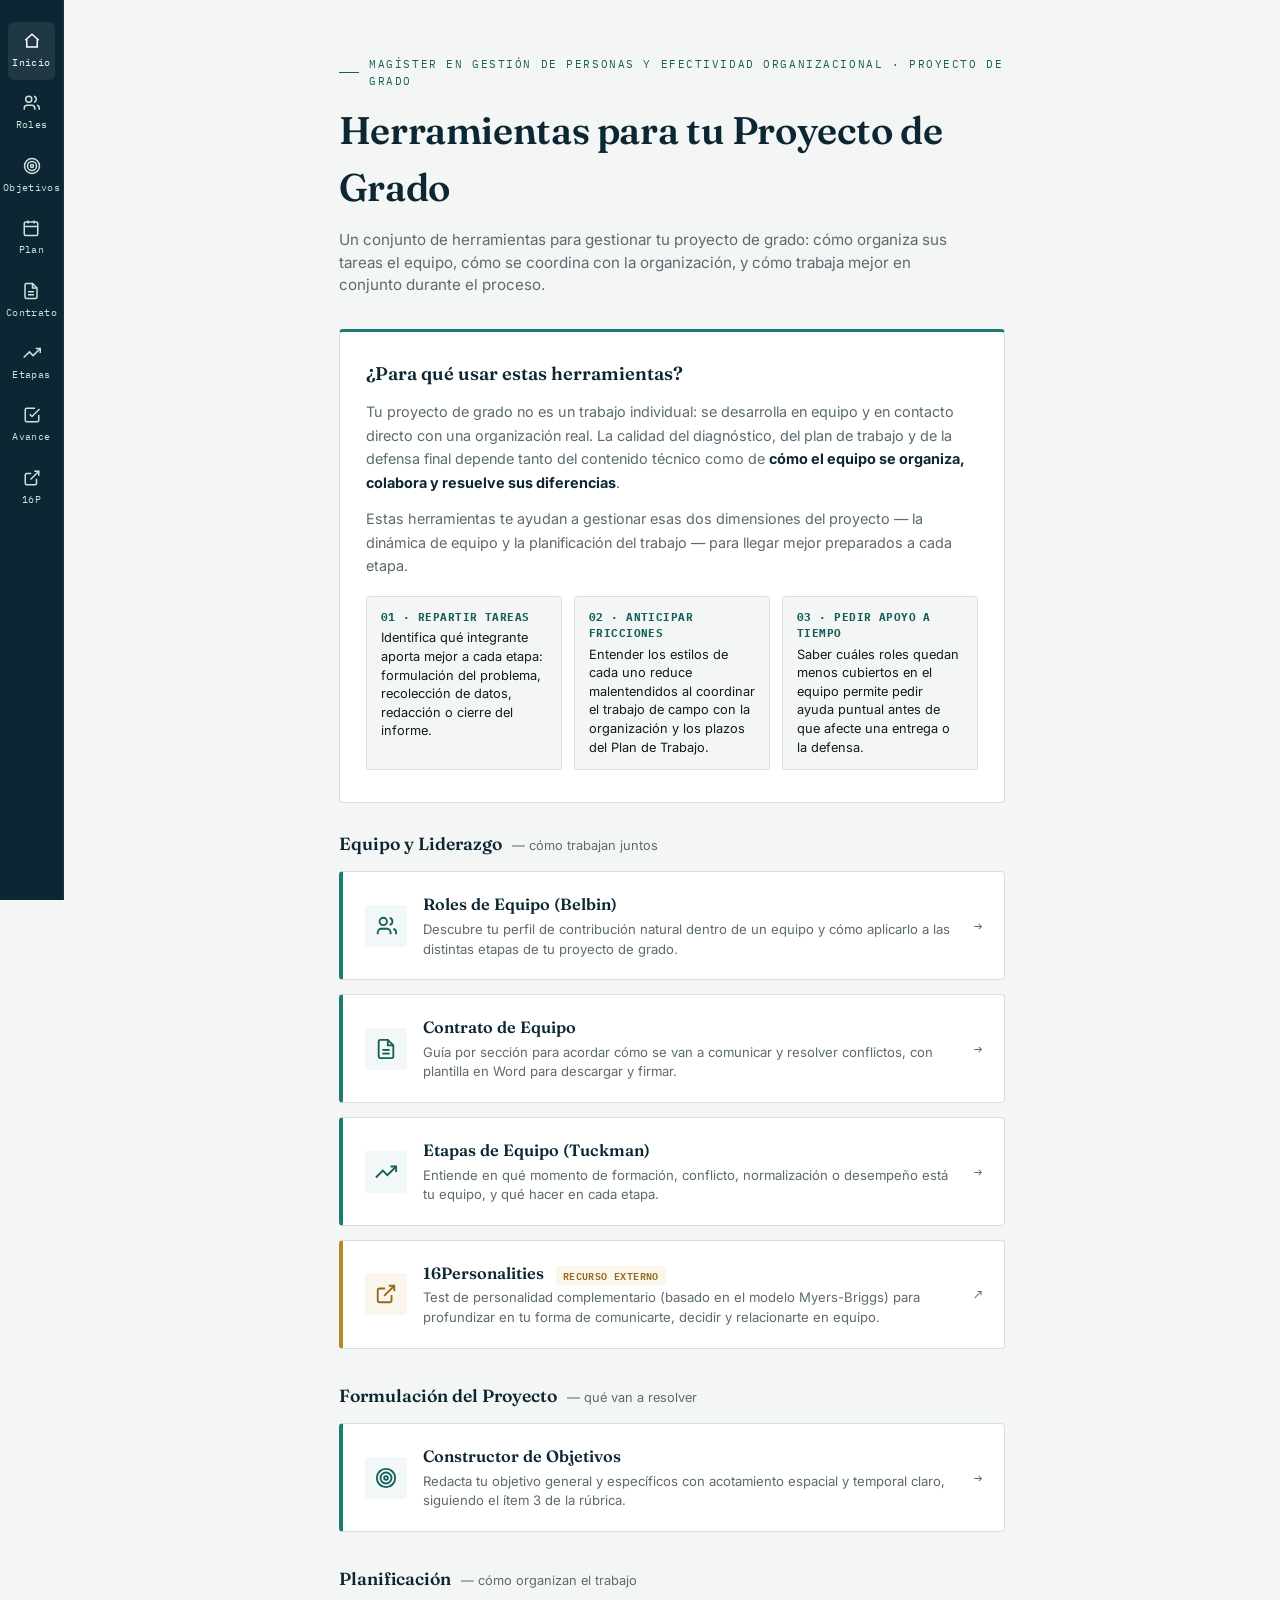
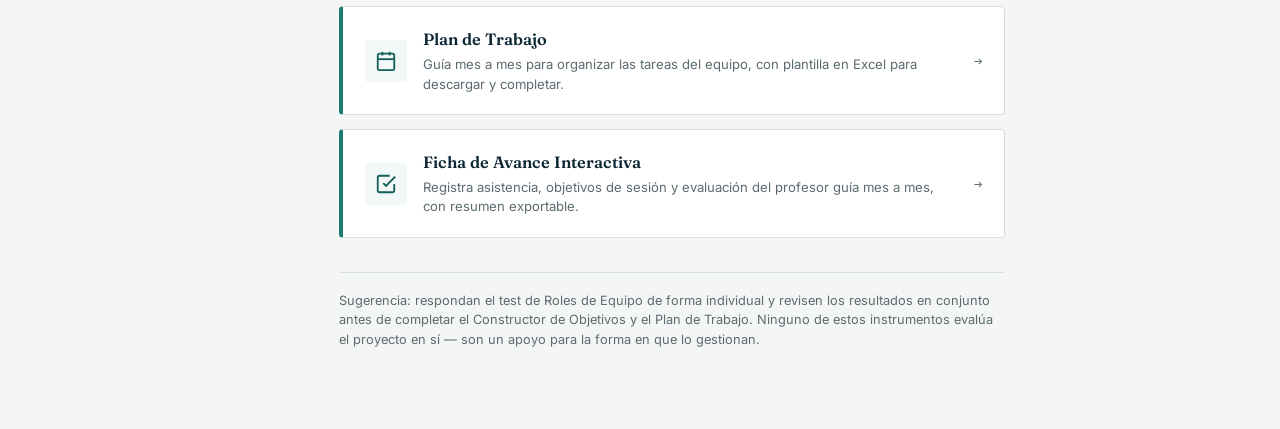
==== commit b9e90f19: "Add files via upload" ====
--- a/index.html
+++ b/index.html
@@ -134,17 +134,6 @@
         <div class="tool-arrow">→</div>
       </a>
 
-      <a class="tool-card" href="liderazgo_test.html">
-        <div class="tool-icon">
-          <svg viewBox="0 0 24 24" fill="none" stroke="currentColor" stroke-width="2"><circle cx="12" cy="12" r="10"/><polygon points="16.24 7.76 14.12 14.12 7.76 16.24 9.88 9.88 16.24 7.76"/></svg>
-        </div>
-        <div class="tool-body">
-          <div class="tool-name">Estilos de Liderazgo (Goleman)</div>
-          <div class="tool-desc">Identifica tu estilo predominante al liderar procesos dentro del equipo y al interactuar con la contraparte en la organización.</div>
-        </div>
-        <div class="tool-arrow">→</div>
-      </a>
-
       <a class="tool-card" href="contrato_equipo.html">
         <div class="tool-icon">
           <svg viewBox="0 0 24 24" fill="none" stroke="currentColor" stroke-width="2"><path d="M14 2H6a2 2 0 0 0-2 2v16a2 2 0 0 0 2 2h12a2 2 0 0 0 2-2V8z"/><polyline points="14 2 14 8 20 8"/><line x1="16" y1="13" x2="8" y2="13"/><line x1="16" y1="17" x2="8" y2="17"/></svg>
@@ -176,6 +165,27 @@
           <div class="tool-desc">Test de personalidad complementario (basado en el modelo Myers-Briggs) para profundizar en tu forma de comunicarte, decidir y relacionarte en equipo.</div>
         </div>
         <div class="tool-arrow">↗</div>
+      </a>
+
+    </div>
+  </div>
+
+  <div class="category-block">
+    <div class="category-head">
+      <h3>Formulación del Proyecto</h3>
+      <span class="category-desc">— qué van a resolver</span>
+    </div>
+    <div class="tools-grid">
+
+      <a class="tool-card" href="constructor_objetivos.html">
+        <div class="tool-icon">
+          <svg viewBox="0 0 24 24" fill="none" stroke="currentColor" stroke-width="2"><circle cx="12" cy="12" r="10"/><circle cx="12" cy="12" r="6"/><circle cx="12" cy="12" r="2"/></svg>
+        </div>
+        <div class="tool-body">
+          <div class="tool-name">Constructor de Objetivos</div>
+          <div class="tool-desc">Redacta tu objetivo general y específicos con acotamiento espacial y temporal claro, siguiendo el ítem 3 de la rúbrica.</div>
+        </div>
+        <div class="tool-arrow">→</div>
       </a>
 
     </div>
@@ -199,10 +209,21 @@
         <div class="tool-arrow">→</div>
       </a>
 
-    </div>
-  </div>
-
-  <p class="footnote">Sugerencia: respondan los tests de Equipo y Liderazgo de forma individual y luego revisen los resultados en conjunto, antes de completar el Plan de Trabajo. Ninguno de estos instrumentos evalúa el proyecto en sí — son un apoyo para la forma en que lo gestionan.</p>
+      <a class="tool-card" href="ficha_avance.html">
+        <div class="tool-icon">
+          <svg viewBox="0 0 24 24" fill="none" stroke="currentColor" stroke-width="2"><path d="M9 11l3 3L22 4"/><path d="M21 12v7a2 2 0 0 1-2 2H5a2 2 0 0 1-2-2V5a2 2 0 0 1 2-2h11"/></svg>
+        </div>
+        <div class="tool-body">
+          <div class="tool-name">Ficha de Avance Interactiva</div>
+          <div class="tool-desc">Registra asistencia, objetivos de sesión y evaluación del profesor guía mes a mes, con resumen exportable.</div>
+        </div>
+        <div class="tool-arrow">→</div>
+      </a>
+
+    </div>
+  </div>
+
+  <p class="footnote">Sugerencia: respondan el test de Roles de Equipo de forma individual y revisen los resultados en conjunto antes de completar el Constructor de Objetivos y el Plan de Trabajo. Ninguno de estos instrumentos evalúa el proyecto en sí — son un apoyo para la forma en que lo gestionan.</p>
 
 </div>
 <script src="sidebar.js"></script>
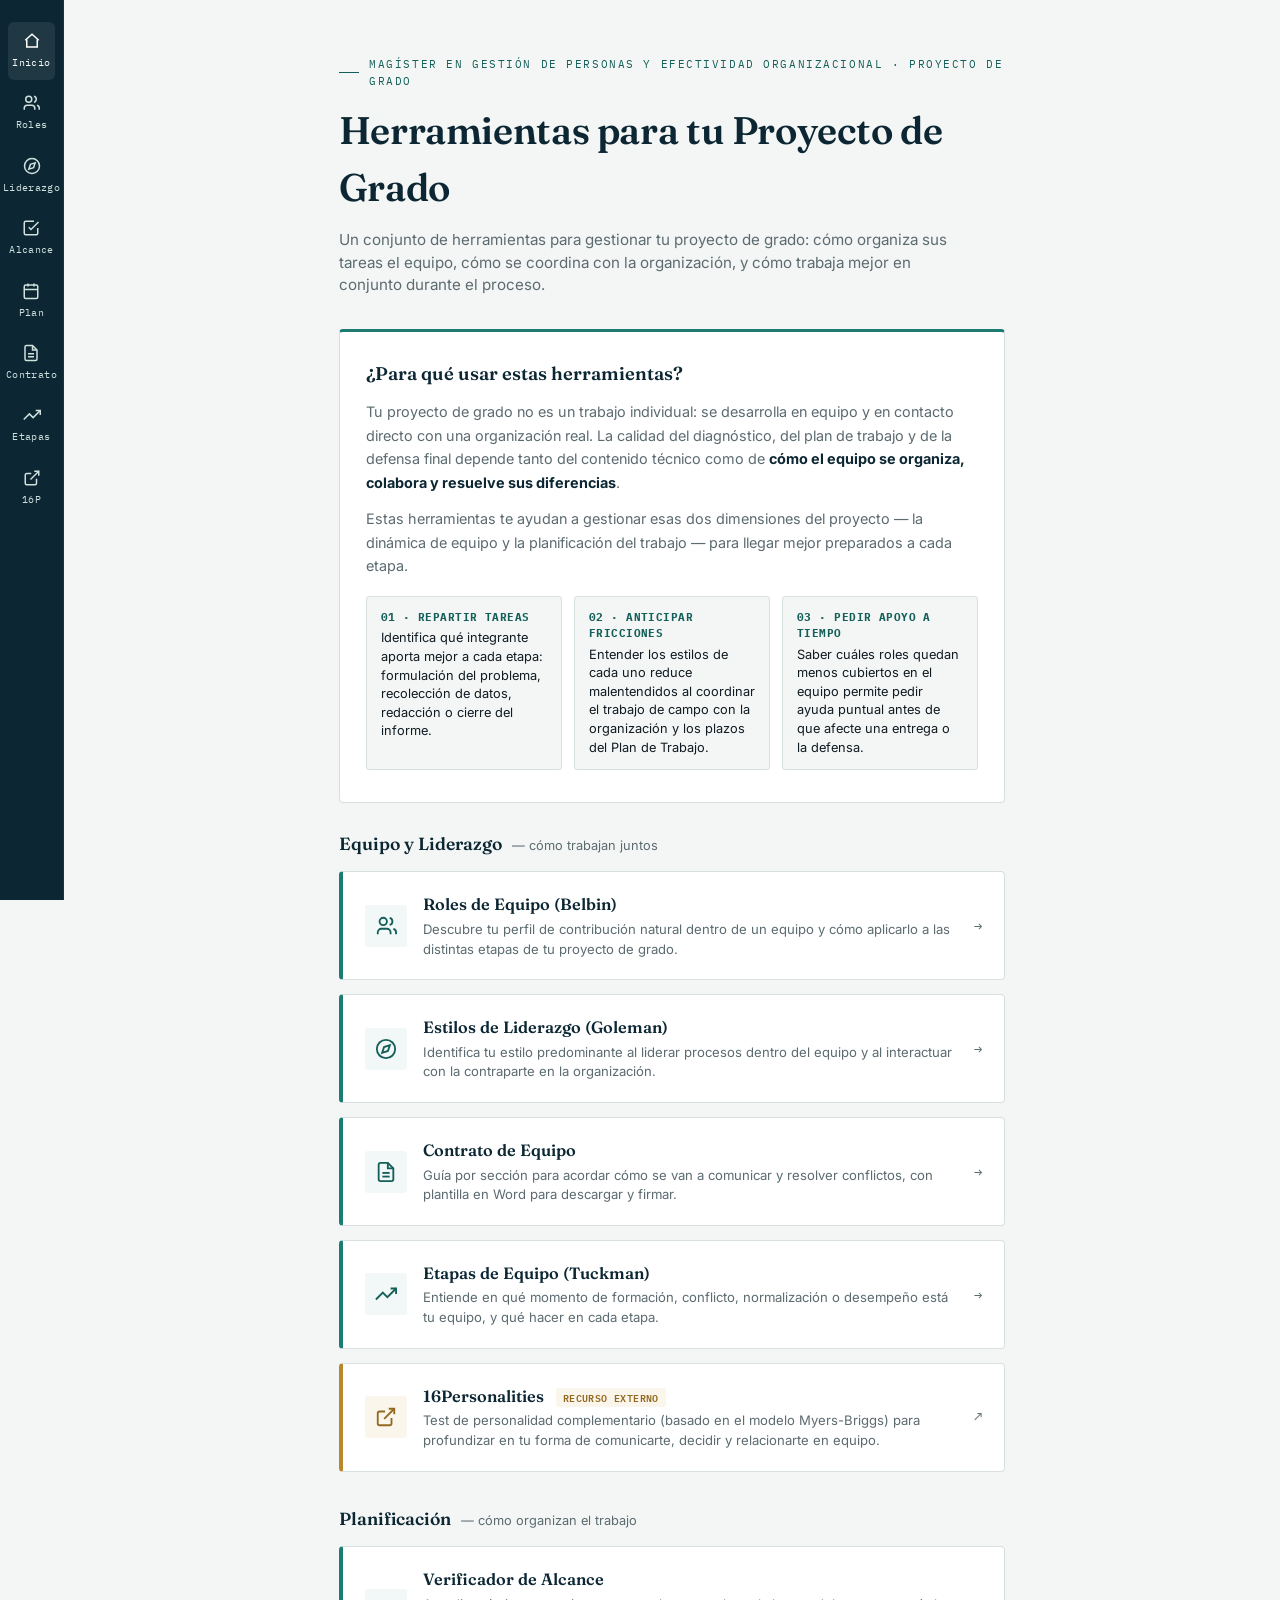
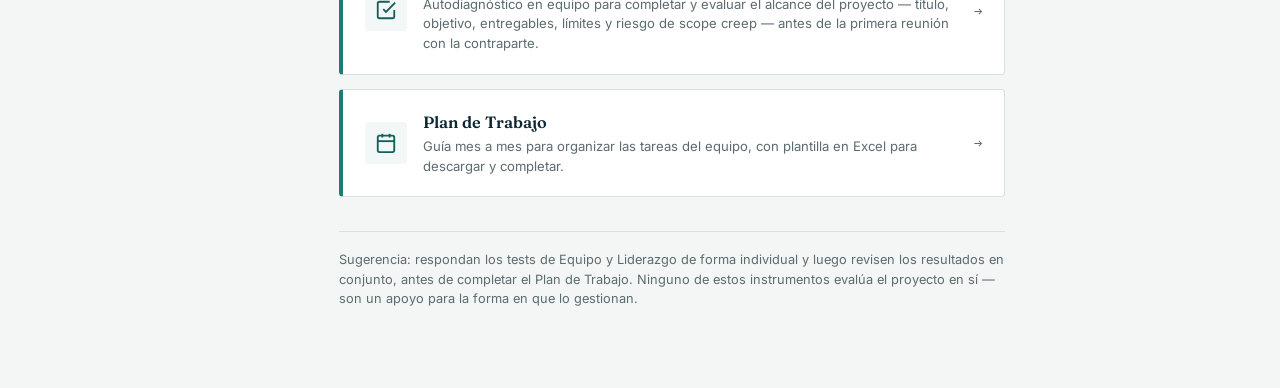
==== commit c5f2afd2: "Add files via upload" ====
--- a/index.html
+++ b/index.html
@@ -134,6 +134,17 @@
         <div class="tool-arrow">→</div>
       </a>
 
+      <a class="tool-card" href="liderazgo_test.html">
+        <div class="tool-icon">
+          <svg viewBox="0 0 24 24" fill="none" stroke="currentColor" stroke-width="2"><circle cx="12" cy="12" r="10"/><polygon points="16.24 7.76 14.12 14.12 7.76 16.24 9.88 9.88 16.24 7.76"/></svg>
+        </div>
+        <div class="tool-body">
+          <div class="tool-name">Estilos de Liderazgo (Goleman)</div>
+          <div class="tool-desc">Identifica tu estilo predominante al liderar procesos dentro del equipo y al interactuar con la contraparte en la organización.</div>
+        </div>
+        <div class="tool-arrow">→</div>
+      </a>
+
       <a class="tool-card" href="contrato_equipo.html">
         <div class="tool-icon">
           <svg viewBox="0 0 24 24" fill="none" stroke="currentColor" stroke-width="2"><path d="M14 2H6a2 2 0 0 0-2 2v16a2 2 0 0 0 2 2h12a2 2 0 0 0 2-2V8z"/><polyline points="14 2 14 8 20 8"/><line x1="16" y1="13" x2="8" y2="13"/><line x1="16" y1="17" x2="8" y2="17"/></svg>
@@ -165,27 +176,6 @@
           <div class="tool-desc">Test de personalidad complementario (basado en el modelo Myers-Briggs) para profundizar en tu forma de comunicarte, decidir y relacionarte en equipo.</div>
         </div>
         <div class="tool-arrow">↗</div>
-      </a>
-
-    </div>
-  </div>
-
-  <div class="category-block">
-    <div class="category-head">
-      <h3>Formulación del Proyecto</h3>
-      <span class="category-desc">— qué van a resolver</span>
-    </div>
-    <div class="tools-grid">
-
-      <a class="tool-card" href="constructor_objetivos.html">
-        <div class="tool-icon">
-          <svg viewBox="0 0 24 24" fill="none" stroke="currentColor" stroke-width="2"><circle cx="12" cy="12" r="10"/><circle cx="12" cy="12" r="6"/><circle cx="12" cy="12" r="2"/></svg>
-        </div>
-        <div class="tool-body">
-          <div class="tool-name">Constructor de Objetivos</div>
-          <div class="tool-desc">Redacta tu objetivo general y específicos con acotamiento espacial y temporal claro, siguiendo el ítem 3 de la rúbrica.</div>
-        </div>
-        <div class="tool-arrow">→</div>
       </a>
 
     </div>
@@ -198,6 +188,17 @@
     </div>
     <div class="tools-grid">
 
+      <a class="tool-card" href="verificador_alcance.html">
+        <div class="tool-icon">
+          <svg viewBox="0 0 24 24" fill="none" stroke="currentColor" stroke-width="2"><path d="M9 11l3 3L22 4"/><path d="M21 12v7a2 2 0 0 1-2 2H5a2 2 0 0 1-2-2V5a2 2 0 0 1 2-2h11"/></svg>
+        </div>
+        <div class="tool-body">
+          <div class="tool-name">Verificador de Alcance</div>
+          <div class="tool-desc">Autodiagnóstico en equipo para completar y evaluar el alcance del proyecto — título, objetivo, entregables, límites y riesgo de scope creep — antes de la primera reunión con la contraparte.</div>
+        </div>
+        <div class="tool-arrow">→</div>
+      </a>
+
       <a class="tool-card" href="plan_trabajo.html">
         <div class="tool-icon">
           <svg viewBox="0 0 24 24" fill="none" stroke="currentColor" stroke-width="2"><rect x="3" y="4" width="18" height="18" rx="2"/><line x1="16" y1="2" x2="16" y2="6"/><line x1="8" y1="2" x2="8" y2="6"/><line x1="3" y1="10" x2="21" y2="10"/></svg>
@@ -209,21 +210,10 @@
         <div class="tool-arrow">→</div>
       </a>
 
-      <a class="tool-card" href="ficha_avance.html">
-        <div class="tool-icon">
-          <svg viewBox="0 0 24 24" fill="none" stroke="currentColor" stroke-width="2"><path d="M9 11l3 3L22 4"/><path d="M21 12v7a2 2 0 0 1-2 2H5a2 2 0 0 1-2-2V5a2 2 0 0 1 2-2h11"/></svg>
-        </div>
-        <div class="tool-body">
-          <div class="tool-name">Ficha de Avance Interactiva</div>
-          <div class="tool-desc">Registra asistencia, objetivos de sesión y evaluación del profesor guía mes a mes, con resumen exportable.</div>
-        </div>
-        <div class="tool-arrow">→</div>
-      </a>
-
     </div>
   </div>
 
-  <p class="footnote">Sugerencia: respondan el test de Roles de Equipo de forma individual y revisen los resultados en conjunto antes de completar el Constructor de Objetivos y el Plan de Trabajo. Ninguno de estos instrumentos evalúa el proyecto en sí — son un apoyo para la forma en que lo gestionan.</p>
+  <p class="footnote">Sugerencia: respondan los tests de Equipo y Liderazgo de forma individual y luego revisen los resultados en conjunto, antes de completar el Plan de Trabajo. Ninguno de estos instrumentos evalúa el proyecto en sí — son un apoyo para la forma en que lo gestionan.</p>
 
 </div>
 <script src="sidebar.js"></script>
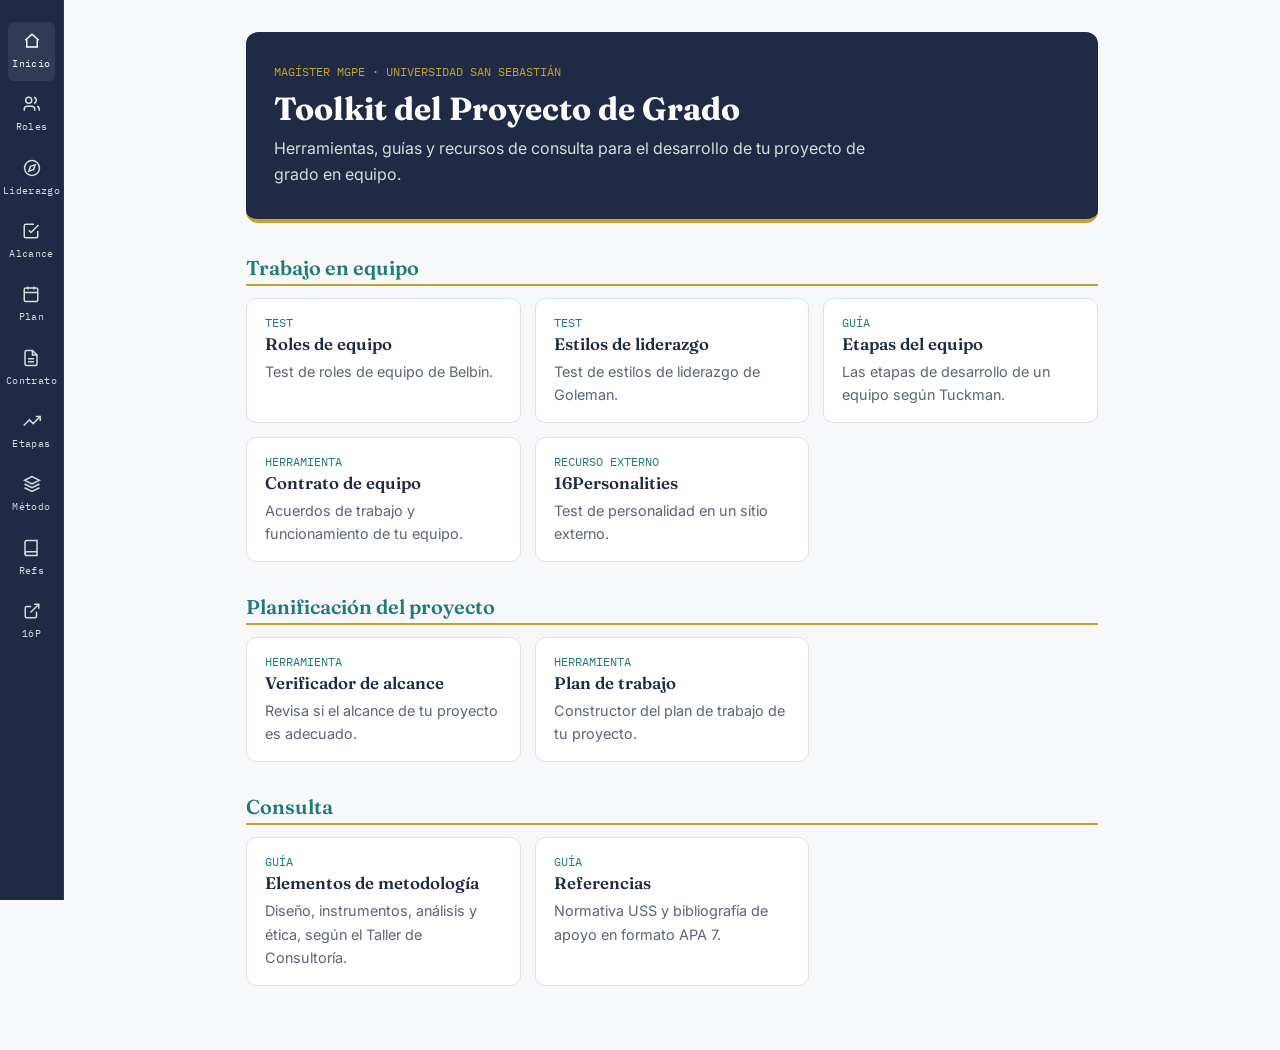
==== commit c7a83d98: "Add files via upload" ====
--- a/index.html
+++ b/index.html
@@ -1,221 +1,41 @@
 <!DOCTYPE html>
-<html lang="es">
-<head>
-<meta charset="UTF-8">
-<meta name="viewport" content="width=device-width, initial-scale=1.0">
-<title>Herramientas para tu Proyecto de Grado</title>
-<link rel="preconnect" href="https://fonts.googleapis.com">
-<link rel="preconnect" href="https://fonts.gstatic.com" crossorigin>
-<link href="https://fonts.googleapis.com/css2?family=Fraunces:ital,opsz,wght@0,9..144,500;0,9..144,600;1,9..144,500&family=Inter:wght@400;500;600&family=IBM+Plex+Mono:wght@400;500&display=swap" rel="stylesheet">
+<html lang="es"><head><meta charset="utf-8"><meta name="viewport" content="width=device-width,initial-scale=1">
+<title>Toolkit Proyecto de Grado | MGPE</title><link rel="stylesheet" href="recursos.css"><link rel="stylesheet" href="sidebar.css">
 <style>
-  :root {
-    --ink: #101b22;
-    --navy: #123a4d;
-    --navy-deep: #0c2733;
-    --paper: #f4f6f5;
-    --paper-raised: #ffffff;
-    --teal: #1c7c74;
-    --teal-deep: #145f59;
-    --gold: #b8862b;
-    --gold-deep: #93691f;
-    --line: #d7dfe1;
-    --muted: #5c6b70;
-  }
-  * { box-sizing: border-box; margin: 0; padding: 0; }
-  body { font-family: 'Inter', sans-serif; background: var(--paper); color: var(--ink); min-height: 100vh; line-height: 1.5; }
+.hero{background:var(--navy-deep);color:#fff;border-radius:12px;padding:32px 28px;margin-bottom:8px;border-bottom:4px solid var(--gold)}
+.hero h1{color:#fff;margin:0 0 8px}.hero p{margin:0;color:#cfe0dd;max-width:60ch}
+.hero .tag{color:var(--gold);display:block;margin-bottom:10px}
+.grid{display:grid;grid-template-columns:repeat(auto-fill,minmax(250px,1fr));gap:14px;margin-top:12px}
+a.card{display:block;text-decoration:none;color:inherit;background:var(--card);border:1px solid var(--line);border-radius:10px;padding:16px 18px;transition:transform .15s,border-color .15s}
+a.card:hover{transform:translateY(-2px);border-color:var(--teal)}
+a.card h3{margin:0 0 6px;font:600 1.05rem Fraunces,Georgia,serif;color:var(--navy)}
+a.card p{margin:0;font-size:.9rem;color:var(--mut)}
+a.card .tag{display:block;margin-bottom:4px}
+</style></head>
+<body><div id="sidebar-placeholder"></div><script src="sidebar.js"></script>
+<main class="page">
+<div class="hero"><span class="tag">MAGÍSTER MGPE · UNIVERSIDAD SAN SEBASTIÁN</span>
+<h1>Toolkit del Proyecto de Grado</h1>
+<p>Herramientas, guías y recursos de consulta para el desarrollo de tu proyecto de grado en equipo.</p></div>
 
-  .page-head { max-width: 820px; margin: 0 auto; padding: 56px 6vw 8px; }
-  .eyebrow {
-    font-family: 'IBM Plex Mono', monospace;
-    font-size: 0.7rem; letter-spacing: 0.14em; text-transform: uppercase;
-    color: var(--teal-deep); margin-bottom: 12px;
-    display: flex; align-items: center; gap: 10px;
-  }
-  .eyebrow::before { content: ''; width: 22px; height: 1px; background: var(--teal-deep); display: inline-block; }
-  .page-head h1 {
-    font-family: 'Fraunces', serif; font-weight: 600;
-    font-size: clamp(1.8rem, 3.8vw, 2.4rem); color: var(--navy-deep); letter-spacing: -0.01em;
-  }
-  .page-head .lede { margin-top: 12px; font-size: 0.95rem; color: var(--muted); max-width: 62ch; }
-
-  .container { max-width: 820px; margin: 0 auto; padding: 24px 6vw 80px; }
-
-  .intro-card { background: var(--paper-raised); border: 1px solid var(--line); border-top: 3px solid var(--teal); border-radius: 4px; padding: 28px 26px; margin-bottom: 28px; }
-  .intro-card h2 { font-family: 'Fraunces', serif; font-weight: 600; color: var(--navy-deep); margin-bottom: 12px; font-size: 1.15rem; }
-  .intro-card p { font-size: 0.9rem; line-height: 1.65; color: var(--muted); margin-bottom: 12px; }
-  .intro-card p:last-child { margin-bottom: 0; }
-  .intro-card strong { color: var(--navy-deep); }
-
-  .why-grid { display: grid; grid-template-columns: repeat(3, 1fr); gap: 12px; margin: 18px 0 4px; }
-  .why-chip { background: var(--paper); border: 1px solid var(--line); border-radius: 3px; padding: 12px 14px; }
-  .why-chip .why-num { font-family: 'IBM Plex Mono', monospace; font-size: 0.68rem; color: var(--teal-deep); font-weight: 700; letter-spacing: 0.04em; margin-bottom: 4px; }
-  .why-chip .why-text { font-size: 0.8rem; color: var(--ink); line-height: 1.45; }
-  @media (max-width: 640px) { .why-grid { grid-template-columns: 1fr; } }
-
-  .section-label { font-family: 'IBM Plex Mono', monospace; font-size: 0.72rem; letter-spacing: 0.1em; text-transform: uppercase; color: var(--muted); margin: 30px 0 14px; }
-
-  .tools-grid { display: grid; grid-template-columns: 1fr; gap: 14px; }
-  .tool-card {
-    display: flex; align-items: center; gap: 16px;
-    background: var(--paper-raised); border: 1px solid var(--line); border-left: 4px solid var(--teal);
-    border-radius: 4px; padding: 20px 22px; text-decoration: none; color: inherit;
-    transition: transform 0.15s ease, box-shadow 0.15s ease;
-  }
-  .tool-card:hover { transform: translateY(-2px); box-shadow: 0 8px 20px rgba(0,0,0,0.08); }
-  .tool-card.external { border-left-color: var(--gold); }
-  .tool-icon {
-    flex-shrink: 0; width: 42px; height: 42px; border-radius: 3px;
-    background: #f2f8f7; display: flex; align-items: center; justify-content: center;
-    color: var(--teal-deep);
-  }
-  .tool-card.external .tool-icon { background: #fbf6ec; color: var(--gold-deep); }
-  .tool-icon svg { width: 22px; height: 22px; }
-  .tool-body { flex: 1; }
-  .tool-name { font-family: 'Fraunces', serif; font-weight: 600; font-size: 1.02rem; color: var(--navy-deep); margin-bottom: 3px; }
-  .tool-desc { font-size: 0.82rem; color: var(--muted); }
-  .tool-arrow { font-family: 'IBM Plex Mono', monospace; color: var(--muted); font-size: 0.9rem; flex-shrink: 0; }
-  .tool-tag { display: inline-block; font-family: 'IBM Plex Mono', monospace; font-size: 0.62rem; font-weight: 600; letter-spacing: 0.04em; text-transform: uppercase; color: var(--gold-deep); background: #fbf6ec; padding: 2px 7px; border-radius: 3px; margin-left: 8px; vertical-align: middle; }
-
-  .category-block { margin-bottom: 34px; }
-  .category-head { display:flex; align-items:baseline; gap: 10px; margin-bottom: 14px; }
-  .category-head h3 { font-family: 'Fraunces', serif; font-weight: 600; font-size: 1.1rem; color: var(--navy-deep); }
-  .category-head .category-desc { font-size: 0.8rem; color: var(--muted); }
-
-  .footnote { margin-top: 30px; font-size: 0.8rem; color: var(--muted); border-top: 1px solid var(--line); padding-top: 18px; }
-</style>
-<link rel="stylesheet" href="sidebar.css">
-</head>
-<body>
-<div id="sidebar-placeholder"></div>
-
-<div class="page-head">
-  <div class="eyebrow">MAGÍSTER EN GESTIÓN DE PERSONAS Y EFECTIVIDAD ORGANIZACIONAL · PROYECTO DE GRADO</div>
-  <h1>Herramientas para tu Proyecto de Grado</h1>
-  <p class="lede">Un conjunto de herramientas para gestionar tu proyecto de grado: cómo organiza sus tareas el equipo, cómo se coordina con la organización, y cómo trabaja mejor en conjunto durante el proceso.</p>
+<h2>Trabajo en equipo</h2>
+<div class="grid">
+<a class="card" href="belbin_test.html"><span class="tag">TEST</span><h3>Roles de equipo</h3><p>Test de roles de equipo de Belbin.</p></a>
+<a class="card" href="liderazgo_test.html"><span class="tag">TEST</span><h3>Estilos de liderazgo</h3><p>Test de estilos de liderazgo de Goleman.</p></a>
+<a class="card" href="tuckman.html"><span class="tag">GUÍA</span><h3>Etapas del equipo</h3><p>Las etapas de desarrollo de un equipo según Tuckman.</p></a>
+<a class="card" href="contrato_equipo.html"><span class="tag">HERRAMIENTA</span><h3>Contrato de equipo</h3><p>Acuerdos de trabajo y funcionamiento de tu equipo.</p></a>
+<a class="card" href="https://www.16personalities.com/es" target="_blank" rel="noopener noreferrer"><span class="tag">RECURSO EXTERNO</span><h3>16Personalities</h3><p>Test de personalidad en un sitio externo.</p></a>
 </div>
 
-<div class="container">
+<h2>Planificación del proyecto</h2>
+<div class="grid">
+<a class="card" href="verificador_alcance.html"><span class="tag">HERRAMIENTA</span><h3>Verificador de alcance</h3><p>Revisa si el alcance de tu proyecto es adecuado.</p></a>
+<a class="card" href="plan_trabajo.html"><span class="tag">HERRAMIENTA</span><h3>Plan de trabajo</h3><p>Constructor del plan de trabajo de tu proyecto.</p></a>
+</div>
 
-  <div class="intro-card">
-    <h2>¿Para qué usar estas herramientas?</h2>
-    <p>Tu proyecto de grado no es un trabajo individual: se desarrolla en equipo y en contacto directo con una organización real. La calidad del diagnóstico, del plan de trabajo y de la defensa final depende tanto del contenido técnico como de <strong>cómo el equipo se organiza, colabora y resuelve sus diferencias</strong>.</p>
-    <p>Estas herramientas te ayudan a gestionar esas dos dimensiones del proyecto — la dinámica de equipo y la planificación del trabajo — para llegar mejor preparados a cada etapa.</p>
-    <div class="why-grid">
-      <div class="why-chip">
-        <div class="why-num">01 · REPARTIR TAREAS</div>
-        <div class="why-text">Identifica qué integrante aporta mejor a cada etapa: formulación del problema, recolección de datos, redacción o cierre del informe.</div>
-      </div>
-      <div class="why-chip">
-        <div class="why-num">02 · ANTICIPAR FRICCIONES</div>
-        <div class="why-text">Entender los estilos de cada uno reduce malentendidos al coordinar el trabajo de campo con la organización y los plazos del Plan de Trabajo.</div>
-      </div>
-      <div class="why-chip">
-        <div class="why-num">03 · PEDIR APOYO A TIEMPO</div>
-        <div class="why-text">Saber cuáles roles quedan menos cubiertos en el equipo permite pedir ayuda puntual antes de que afecte una entrega o la defensa.</div>
-      </div>
-    </div>
-  </div>
-
-  <div class="category-block">
-    <div class="category-head">
-      <h3>Equipo y Liderazgo</h3>
-      <span class="category-desc">— cómo trabajan juntos</span>
-    </div>
-    <div class="tools-grid">
-
-      <a class="tool-card" href="belbin_test.html">
-        <div class="tool-icon">
-          <svg viewBox="0 0 24 24" fill="none" stroke="currentColor" stroke-width="2"><path d="M17 21v-2a4 4 0 0 0-4-4H7a4 4 0 0 0-4 4v2"/><circle cx="9" cy="7" r="4"/><path d="M23 21v-2a4 4 0 0 0-3-3.87"/><path d="M16 3.13a4 4 0 0 1 0 7.75"/></svg>
-        </div>
-        <div class="tool-body">
-          <div class="tool-name">Roles de Equipo (Belbin)</div>
-          <div class="tool-desc">Descubre tu perfil de contribución natural dentro de un equipo y cómo aplicarlo a las distintas etapas de tu proyecto de grado.</div>
-        </div>
-        <div class="tool-arrow">→</div>
-      </a>
-
-      <a class="tool-card" href="liderazgo_test.html">
-        <div class="tool-icon">
-          <svg viewBox="0 0 24 24" fill="none" stroke="currentColor" stroke-width="2"><circle cx="12" cy="12" r="10"/><polygon points="16.24 7.76 14.12 14.12 7.76 16.24 9.88 9.88 16.24 7.76"/></svg>
-        </div>
-        <div class="tool-body">
-          <div class="tool-name">Estilos de Liderazgo (Goleman)</div>
-          <div class="tool-desc">Identifica tu estilo predominante al liderar procesos dentro del equipo y al interactuar con la contraparte en la organización.</div>
-        </div>
-        <div class="tool-arrow">→</div>
-      </a>
-
-      <a class="tool-card" href="contrato_equipo.html">
-        <div class="tool-icon">
-          <svg viewBox="0 0 24 24" fill="none" stroke="currentColor" stroke-width="2"><path d="M14 2H6a2 2 0 0 0-2 2v16a2 2 0 0 0 2 2h12a2 2 0 0 0 2-2V8z"/><polyline points="14 2 14 8 20 8"/><line x1="16" y1="13" x2="8" y2="13"/><line x1="16" y1="17" x2="8" y2="17"/></svg>
-        </div>
-        <div class="tool-body">
-          <div class="tool-name">Contrato de Equipo</div>
-          <div class="tool-desc">Guía por sección para acordar cómo se van a comunicar y resolver conflictos, con plantilla en Word para descargar y firmar.</div>
-        </div>
-        <div class="tool-arrow">→</div>
-      </a>
-
-      <a class="tool-card" href="tuckman.html">
-        <div class="tool-icon">
-          <svg viewBox="0 0 24 24" fill="none" stroke="currentColor" stroke-width="2"><polyline points="23 6 13.5 15.5 8.5 10.5 1 18"/><polyline points="17 6 23 6 23 12"/></svg>
-        </div>
-        <div class="tool-body">
-          <div class="tool-name">Etapas de Equipo (Tuckman)</div>
-          <div class="tool-desc">Entiende en qué momento de formación, conflicto, normalización o desempeño está tu equipo, y qué hacer en cada etapa.</div>
-        </div>
-        <div class="tool-arrow">→</div>
-      </a>
-
-      <a class="tool-card external" href="https://www.16personalities.com/es" target="_blank" rel="noopener noreferrer">
-        <div class="tool-icon">
-          <svg viewBox="0 0 24 24" fill="none" stroke="currentColor" stroke-width="2"><path d="M18 13v6a2 2 0 0 1-2 2H5a2 2 0 0 1-2-2V8a2 2 0 0 1 2-2h6"/><polyline points="15 3 21 3 21 9"/><line x1="10" y1="14" x2="21" y2="3"/></svg>
-        </div>
-        <div class="tool-body">
-          <div class="tool-name">16Personalities <span class="tool-tag">Recurso externo</span></div>
-          <div class="tool-desc">Test de personalidad complementario (basado en el modelo Myers-Briggs) para profundizar en tu forma de comunicarte, decidir y relacionarte en equipo.</div>
-        </div>
-        <div class="tool-arrow">↗</div>
-      </a>
-
-    </div>
-  </div>
-
-  <div class="category-block">
-    <div class="category-head">
-      <h3>Planificación</h3>
-      <span class="category-desc">— cómo organizan el trabajo</span>
-    </div>
-    <div class="tools-grid">
-
-      <a class="tool-card" href="verificador_alcance.html">
-        <div class="tool-icon">
-          <svg viewBox="0 0 24 24" fill="none" stroke="currentColor" stroke-width="2"><path d="M9 11l3 3L22 4"/><path d="M21 12v7a2 2 0 0 1-2 2H5a2 2 0 0 1-2-2V5a2 2 0 0 1 2-2h11"/></svg>
-        </div>
-        <div class="tool-body">
-          <div class="tool-name">Verificador de Alcance</div>
-          <div class="tool-desc">Autodiagnóstico en equipo para completar y evaluar el alcance del proyecto — título, objetivo, entregables, límites y riesgo de scope creep — antes de la primera reunión con la contraparte.</div>
-        </div>
-        <div class="tool-arrow">→</div>
-      </a>
-
-      <a class="tool-card" href="plan_trabajo.html">
-        <div class="tool-icon">
-          <svg viewBox="0 0 24 24" fill="none" stroke="currentColor" stroke-width="2"><rect x="3" y="4" width="18" height="18" rx="2"/><line x1="16" y1="2" x2="16" y2="6"/><line x1="8" y1="2" x2="8" y2="6"/><line x1="3" y1="10" x2="21" y2="10"/></svg>
-        </div>
-        <div class="tool-body">
-          <div class="tool-name">Plan de Trabajo</div>
-          <div class="tool-desc">Guía mes a mes para organizar las tareas del equipo, con plantilla en Excel para descargar y completar.</div>
-        </div>
-        <div class="tool-arrow">→</div>
-      </a>
-
-    </div>
-  </div>
-
-  <p class="footnote">Sugerencia: respondan los tests de Equipo y Liderazgo de forma individual y luego revisen los resultados en conjunto, antes de completar el Plan de Trabajo. Ninguno de estos instrumentos evalúa el proyecto en sí — son un apoyo para la forma en que lo gestionan.</p>
-
+<h2>Consulta</h2>
+<div class="grid">
+<a class="card" href="metodologia.html"><span class="tag">GUÍA</span><h3>Elementos de metodología</h3><p>Diseño, instrumentos, análisis y ética, según el Taller de Consultoría.</p></a>
+<a class="card" href="referencias.html"><span class="tag">GUÍA</span><h3>Referencias</h3><p>Normativa USS y bibliografía de apoyo en formato APA 7.</p></a>
 </div>
-<script src="sidebar.js"></script>
-</body>
-</html>
+</main></body></html>
--- a/recursos.css
+++ b/recursos.css
@@ -0,0 +1,19 @@
+@import url('https://fonts.googleapis.com/css2?family=Fraunces:wght@600;700&family=Inter:wght@400;500;600&family=IBM+Plex+Mono:wght@400&display=swap');
+:root{--navy-deep:#1f2a44;--navy:#1f2a44;--teal:#1f7a7a;--gold:#c9a227;--bg:#f7f8fa;--card:#fff;--ink:#222a3a;--mut:#5b6578;--line:#dde2ea}
+@media (prefers-color-scheme:dark){:root{--bg:#141a2b;--card:#1d2540;--ink:#e8ebf2;--mut:#a3adc2;--line:#2f3a5c;--navy:#e8ebf2}}
+*{box-sizing:border-box}body{margin:0;background:var(--bg);color:var(--ink);font:16px/1.6 Inter,system-ui,sans-serif}
+main.page{max-width:900px;margin:0 auto;padding:32px 24px 64px}
+h1{font:700 2rem Fraunces,Georgia,serif;color:var(--navy);margin:0 0 6px}
+h2{font:600 1.25rem Fraunces,Georgia,serif;color:var(--teal);margin:32px 0 10px;border-bottom:2px solid var(--gold);padding-bottom:4px}
+.lead{color:var(--mut);margin:0 0 20px}
+.note{background:var(--card);border-left:4px solid var(--gold);padding:10px 14px;border-radius:6px;font-size:.92rem;margin:14px 0}
+details{background:var(--card);border:1px solid var(--line);border-radius:8px;margin:8px 0;padding:0 14px}
+summary{cursor:pointer;font-weight:600;padding:12px 0;color:var(--navy)}
+details[open] summary{border-bottom:1px solid var(--line);margin-bottom:8px}
+details p,details ul{margin:6px 0 12px}
+.tag{font:400 .75rem 'IBM Plex Mono',monospace;color:var(--teal);margin-right:6px}
+ul.refs{list-style:none;padding:0}ul.refs li{background:var(--card);border:1px solid var(--line);border-radius:8px;padding:10px 14px;margin:8px 0;padding-left:2.2rem;text-indent:-1.4rem}
+ul.refs i{font-style:italic}
+table{width:100%;border-collapse:collapse;font-size:.88rem;background:var(--card);margin:10px 0}
+th,td{border:1px solid var(--line);padding:6px 8px;text-align:left;vertical-align:top}th{background:var(--navy);color:var(--bg)}
+.ex{font-size:.92rem;color:var(--mut)}.ex b{color:var(--ink)}
